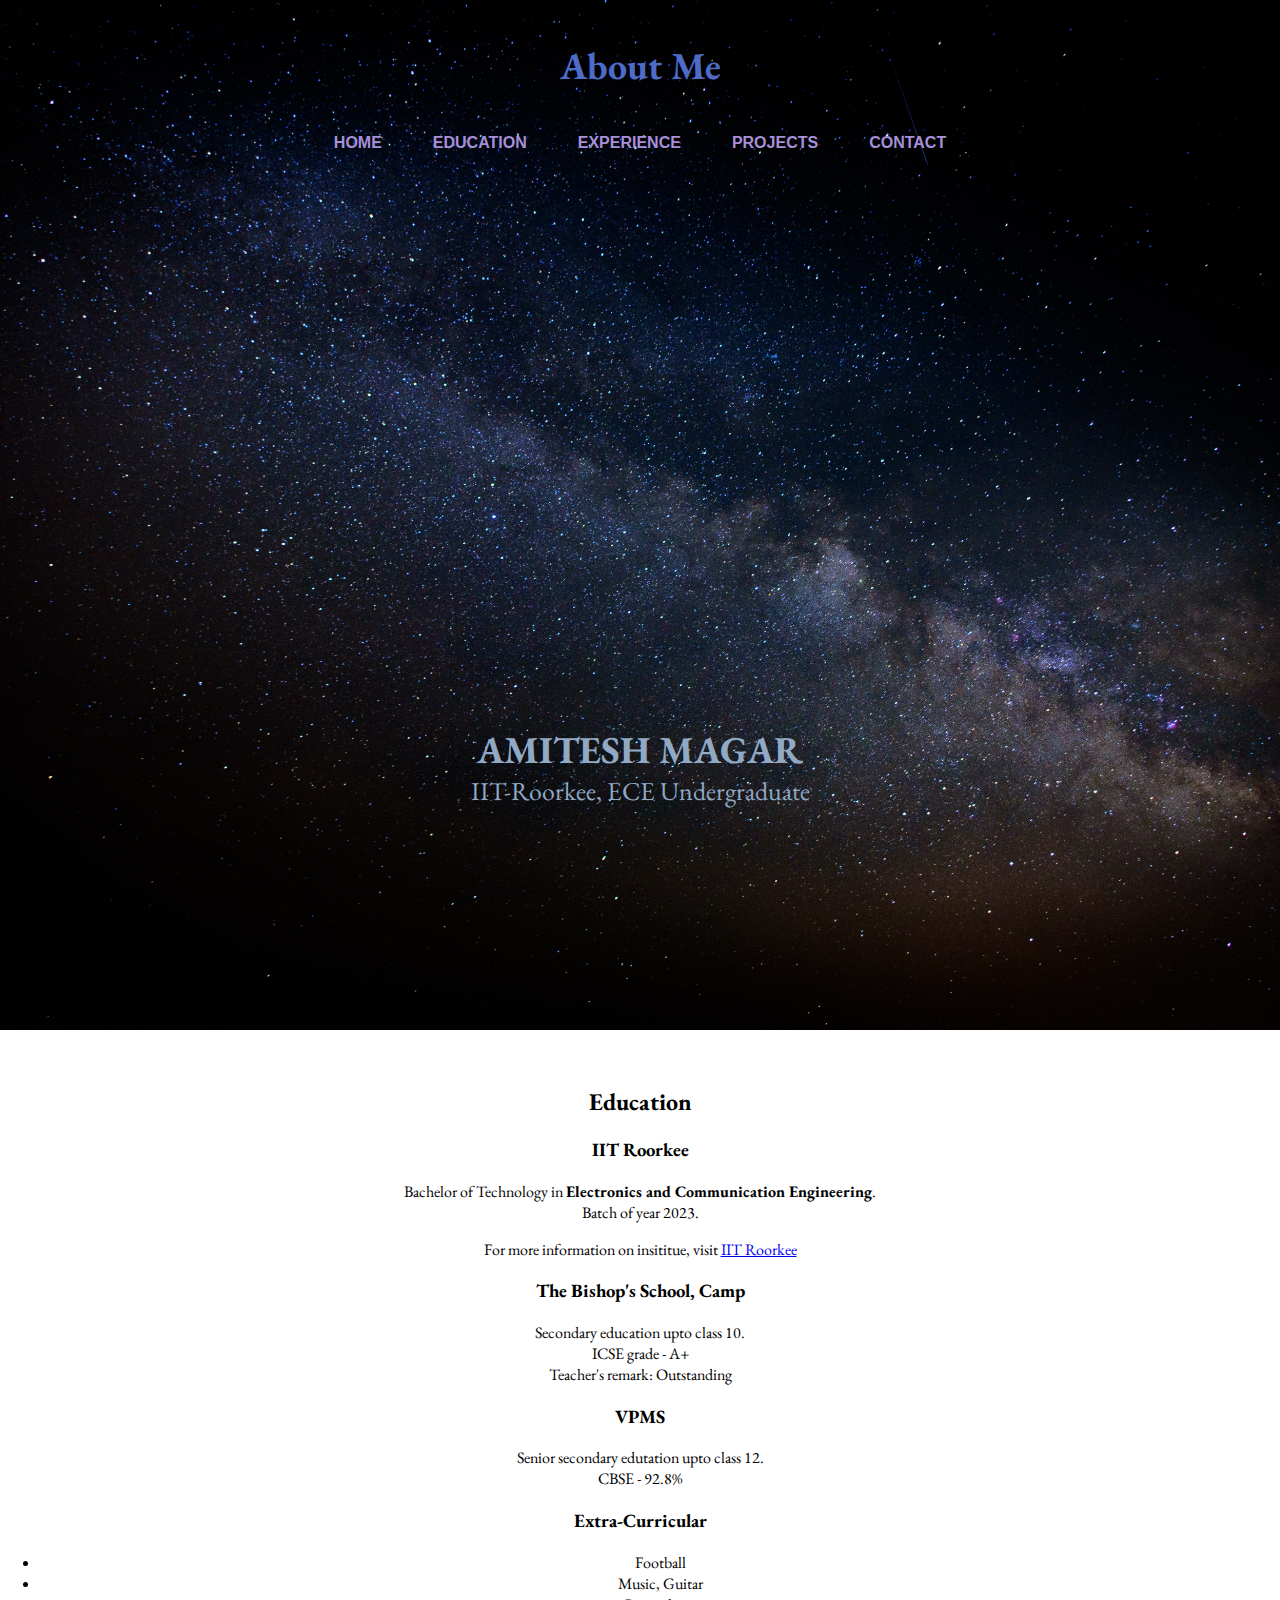
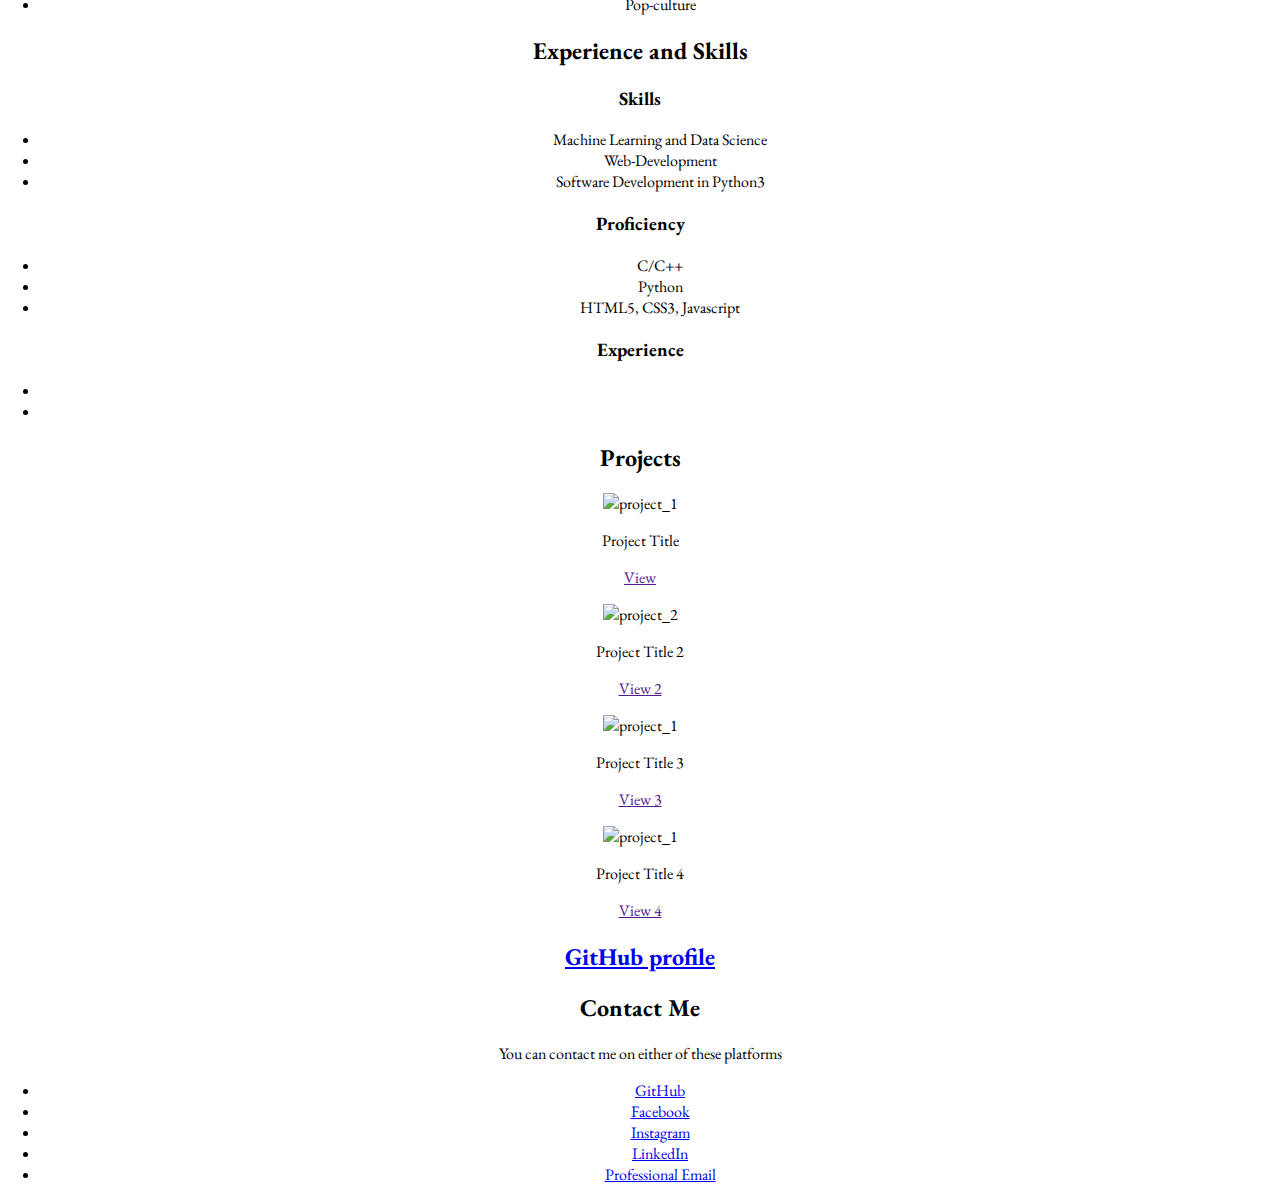
==== index.html @ 78d9ca5a "Basic steps taken. HTML completed, CSS in progress" ====
<!DOCTYPE html>
<html lang="en" dir="ltr">

<head>
    <meta name="veiwport" content="width-device-width, initial-scale=1 shrink-to-fit=no" charset="utf-8">
    <title>Amitesh - About Me</title>
    <link rel="stylesheet" href="css/master.css">
</head>

<body id="Page_Top">
    <!-- header of document-->
    <header>
        <h1 class="header">About Me</h1>
        <nav>
            <ul>
                <li><a href="#Page_Top">Home</a></li>
                <li><a href="#Edu">Education</a></li>
                <li><a href="#Exp">Experience</a></li>
                <li><a href="#Proj">Projects</a> </li>
                <li><a href="#Contact">Contact</a></li>
            </ul>
        </nav>
    </header>
    <!-- Hero area, first visible-->
    <section class="Hero-area">
        <h1 id="name_title">Amitesh Magar <br>
            <span id="subtitle">IIT-Roorkee, ECE Undergraduate</span>
        </h1>
    </section>

    <!-- Education display-->
    <section class="Edu" id="Edu">
        <h2 class="Edu Edu_title">Education</h2>
            <div class="grad">
                <h3 class="edu_sub_head">IIT Roorkee</h3>
                <p>Bachelor of Technology in <strong>Electronics and Communication Engineering</strong>. <br>Batch of year 2023. </p>
                <p>For more information on insititue, visit <a href="https://www.iitr.ac.in/" target="_blank">IIT Roorkee</a></p>
            </div>
            <div class="School">
                <h3 class="edu_sub_head">The Bishop's School, Camp</h3>
                <p>Secondary education upto class 10.<br>ICSE grade - A+<br>Teacher's remark: Outstanding</p>
            </div>
            <div class="SeniorSecondary">
                <h3 class="edu_sub_head">VPMS</h3>
                <p>Senior secondary edutation upto class 12.<br>CBSE - 92.8%</p>
            </div>
            <div class="ExtraCurr">
                <h3 class="edu_sub_head">Extra-Curricular</h3>
                <ul>
                    <li>Football</li>
                    <li>Music, Guitar</li>
                    <li>Pop-culture</li>
                </ul>
            </div>
    </section>

    <!-- Skills and Experience display-->
    <section class="Exp" id="Exp">
        <h2 class="Exp Exp_title">Experience and Skills</h2>
        <div class="Skills_1">
            <h3 class="exp_skills">Skills</h3>
            <ul>
                <li>Machine Learning and Data Science</li>
                <li>Web-Development</li>
                <li>Software Development in Python3</li>
            </ul>
        </div>
        <div class="Skills_2">
            <h3 class="exp_skills">Proficiency</h3>
            <ul>
                <li>C/C++</li>
                <li>Python</li>
                <li>HTML5, CSS3, Javascript</li>
            </ul>
        </div>
        <div class="Skills_3">
            <h3 class="exp_skills">Experience</h3>
            <ul>
                <li></li>
                <li></li>
            </ul>
        </div>
    </section>

    <!--Projects section-->
    <section id="Proj">
        <h2 class="Exp_title Exp">Projects</h2>
        <!-- Project display 1-->
        <figure class="Project_item">
            <img src="" alt="project_1">
            <figcaption class="Project_disc">
                <p>Project Title</p>
                <a href="" class="project_button">View</a>
            </figcaption>
        </figure>
        <!-- Project display 2-->
        <figure class="Project_item">
            <img src="" alt="project_2">
            <figcaption class="Project_disc">
                <p>Project Title 2</p>
                <a href="" class="project_button">View 2</a>
            </figcaption>
        </figure>
        <!-- Project display 3-->
        <figure class="Project_item">
            <img src="" alt="project_1">
            <figcaption class="Project_disc">
                <p>Project Title 3</p>
                <a href="" class="project_button">View 3</a>
            </figcaption>
        </figure>
        <!-- Project display 4-->
        <figure class="Project_item">
            <img src="" alt="project_1">
            <figcaption class="Project_disc">
                <p>Project Title 4</p>
                <a href="" class="project_button">View 4</a>
            </figcaption>
        </figure>

        <h2><a href="https://github.com/AmiteshMagar" target="_blank">GitHub profile</a></h2>
    </section>
    <!--Footer of the page-->
    <footer id="Contact">
        <h2 class="foot_title">Contact Me</h2>
        <div class="footer_text">
            <p>You can contact me on either of these platforms</p>
        </div>
        <div class="foot">
            <ul class="contact_list">
                <li><a href="https://github.com/AmiteshMagar">GitHub</a></li>
                <li> <a href="https://www.facebook.com/AmiteshTheGod111/">Facebook</a></li>
                <li> <a href="https://www.instagram.com/amiteshm25/?hl=en">Instagram</a></li>
                <li> <a href="https://www.linkedin.com/in/amitesh-magar-1a296b1a3/">LinkedIn</a></li>
                <li> <a href="mailto:amitesh.magar@gmail.com">Professional Email</a></li>
            </ul>
        </div>
    </footer>
</body>

</html>
---- css/master.css ----
@import
url('https://fonts.googleapis.com/css?family=Bitter:300,400,700,900');
@import
url('https://fonts.googleapis.com/css?family=EB+Garamond:300,400,700,900');
*{
    box-sizing: border-box;
}

body{
    margin: 0;
    font-family: 'EB Garamond', 'Bitter', 'Helvetica', sans-serif;
    text-align: center;

}
img{
    max-width: 100%;
    height: auto;
}

/*typography-----------------*/

@media (max-width: 850px) {
    #name_title{
        color: #90a9c5;
        font-size: 25px;
    }
    #subtitle{
        display: block;
        font-weight: lighter;
        font-size: 68%;
        text-transform: none;
    }
}

/*header--------------*/
header{
        position: absolute;
        left: 0;
        right: 0;
        margin-top: 1em;
}
header h1{
    font-size: 38px;
    color:  #4e6bc8;
}

nav ul{
    margin: 0;
    padding: 0;
    list-style: none;
}

nav li{
    display: inline-block;
    margin: 1em;
}

nav a{
    font-family: 'Helvetica', 'EB Garamond', sans-serif;
    font-weight: bolder;
    text-decoration: none;
    text-transform: uppercase;
    font-size: 0.85;
    padding: 0.5em;
    color:  #a790d9 ;
}
nav a:visited{color:  #a790d9 }
nav a:hover,
nav a:focus{
    color: white;
}
/*Hero-area --------------------*/
.Hero-area{
    background: url(../img/nathan-anderson-KvgB81s4dF0-unsplash.jpg);
    background-size: cover;
    background-position: center;
    padding-top: 25em;
    padding-bottom: 7em;
    margin-bottom: 2em;
    color: #90a9c5;
    font-size: 175%;
    text-transform: uppercase;
}

#name_title{
    color: #90a9c5;
    font-size: 38px;
}

#subtitle{
    display: block;
    font-weight: lighter;
    font-size: 68%;
    text-transform: none;
}
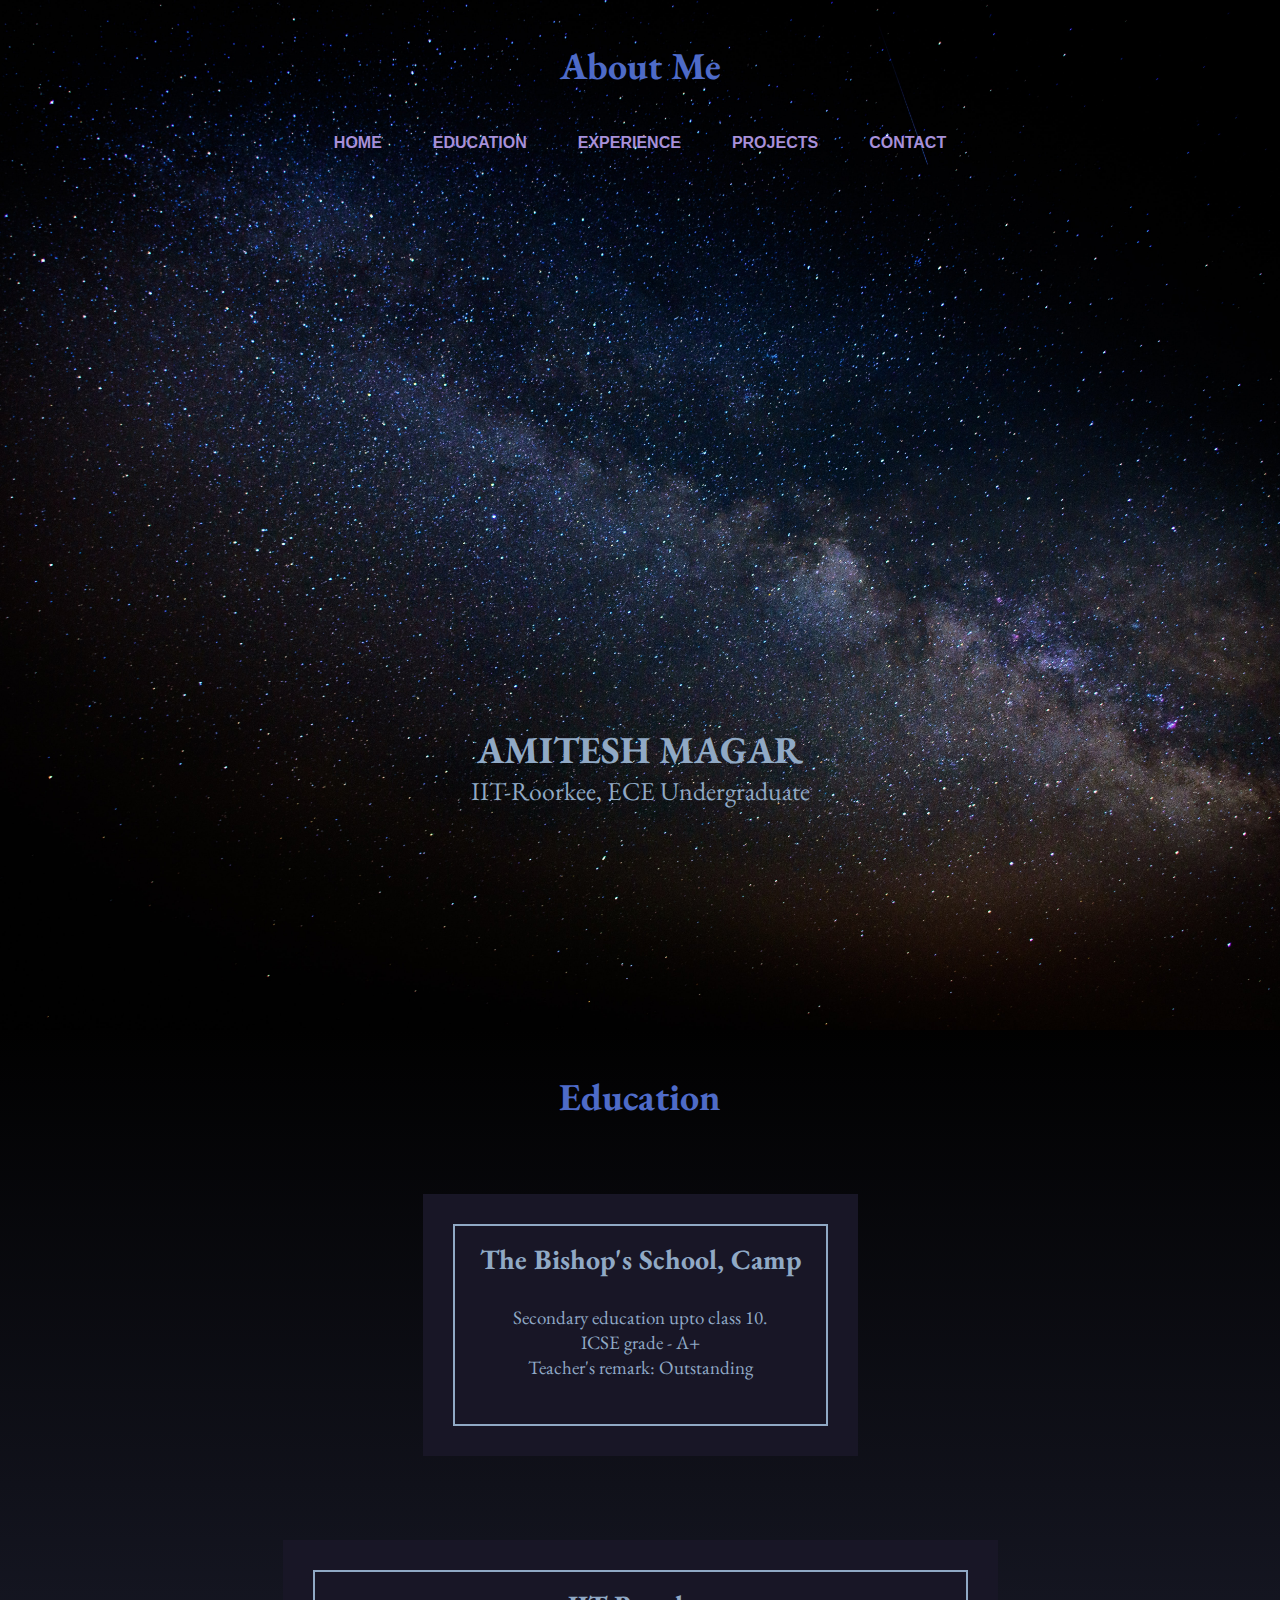
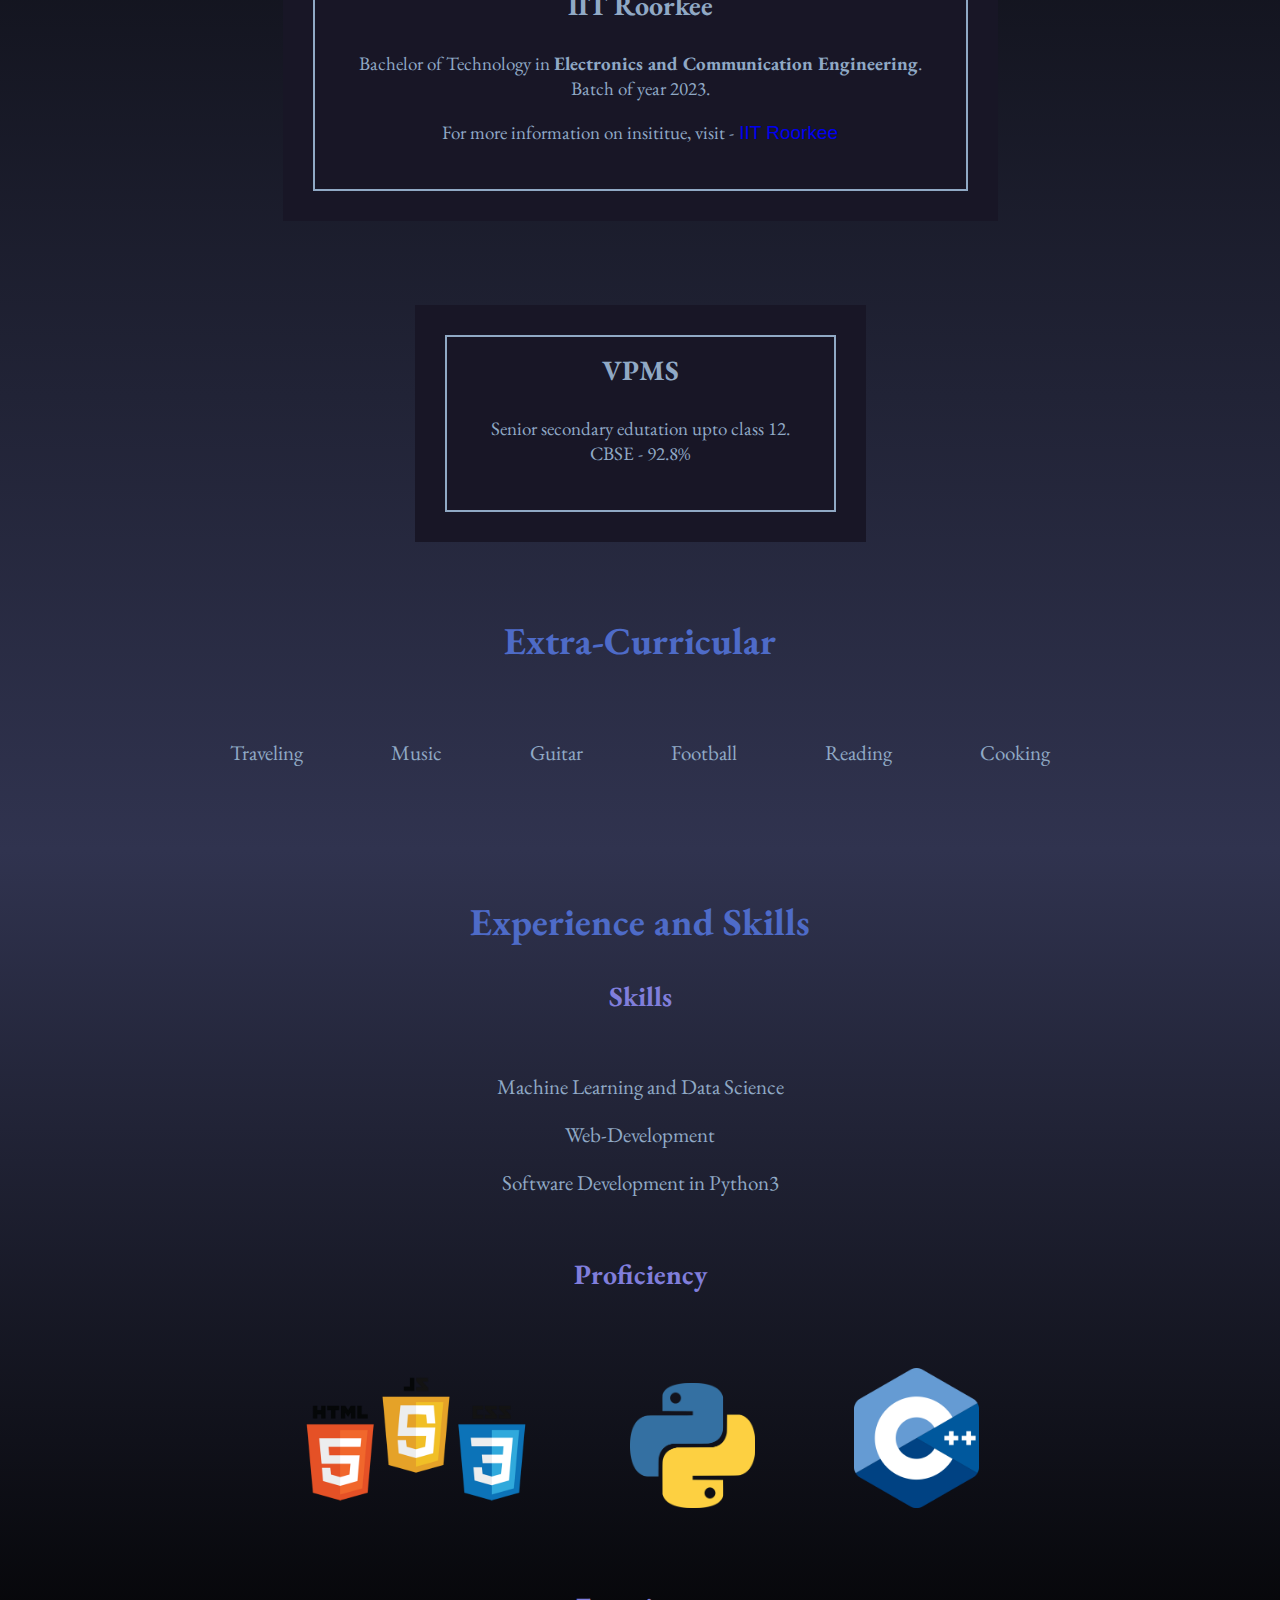
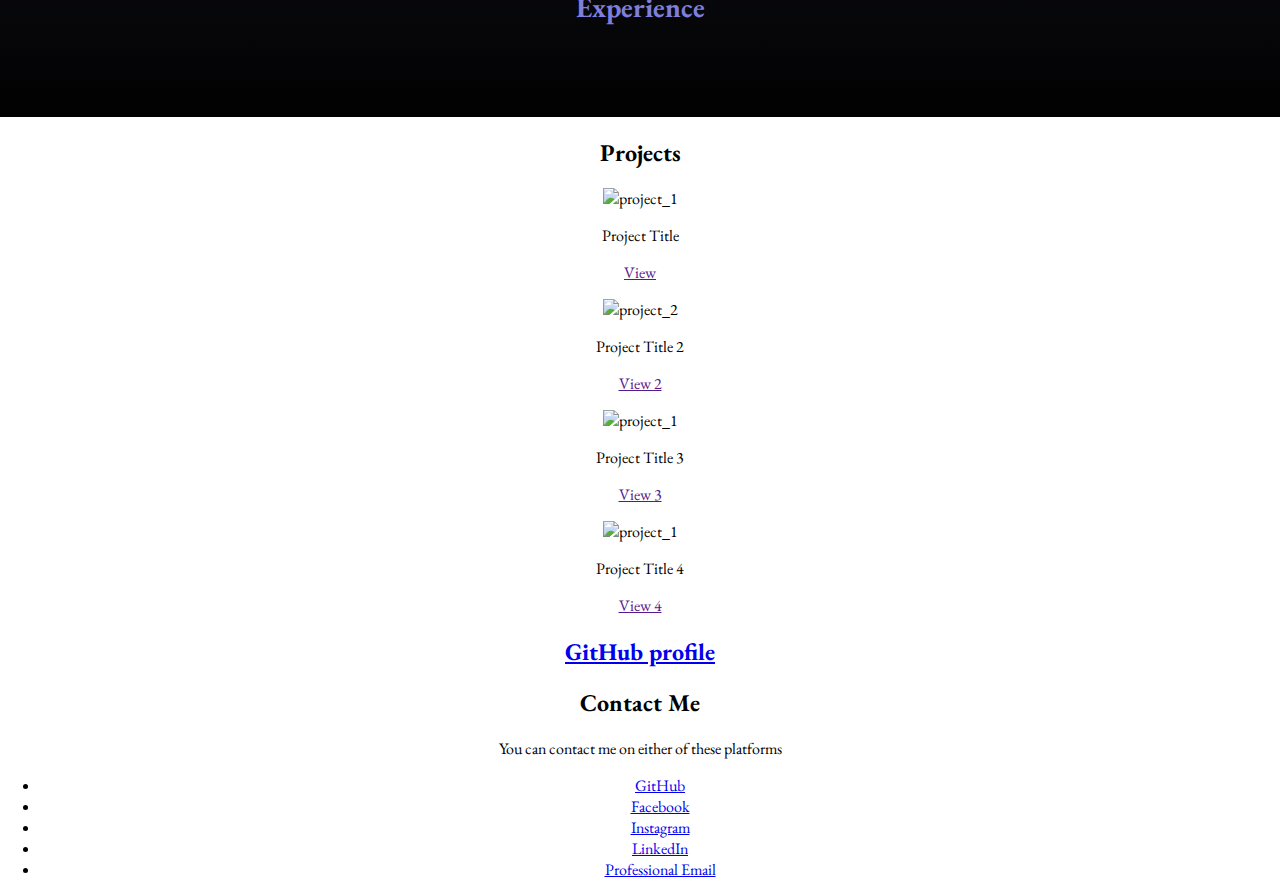
==== commit 78867882: "two more sections completed in CSS" ====
--- a/index.html
+++ b/index.html
@@ -30,28 +30,41 @@
 
     <!-- Education display-->
     <section class="Edu" id="Edu">
-        <h2 class="Edu Edu_title">Education</h2>
-            <div class="grad">
-                <h3 class="edu_sub_head">IIT Roorkee</h3>
-                <p>Bachelor of Technology in <strong>Electronics and Communication Engineering</strong>. <br>Batch of year 2023. </p>
-                <p>For more information on insititue, visit <a href="https://www.iitr.ac.in/" target="_blank">IIT Roorkee</a></p>
-            </div>
-            <div class="School">
-                <h3 class="edu_sub_head">The Bishop's School, Camp</h3>
-                <p>Secondary education upto class 10.<br>ICSE grade - A+<br>Teacher's remark: Outstanding</p>
-            </div>
-            <div class="SeniorSecondary">
-                <h3 class="edu_sub_head">VPMS</h3>
-                <p>Senior secondary edutation upto class 12.<br>CBSE - 92.8%</p>
-            </div>
-            <div class="ExtraCurr">
-                <h3 class="edu_sub_head">Extra-Curricular</h3>
-                <ul>
-                    <li>Football</li>
-                    <li>Music, Guitar</li>
-                    <li>Pop-culture</li>
-                </ul>
-            </div>
+        <h2 id="Edu_title">Education</h2>
+        <ul>
+            <li>
+                <div class="School">
+                    <h3 class="edu_sub_head">The Bishop's School, Camp</h3>
+                    <p>Secondary education upto class 10.<br>ICSE grade - A+<br>Teacher's remark: Outstanding</p>
+                </div>
+            </li>
+            <li>
+                <div class="grad">
+                    <div id="iitrHead">
+                    <h3 class="edu_sub_head">IIT Roorkee</h3>
+                </div>
+                    <p>Bachelor of Technology in <strong>Electronics and Communication Engineering</strong>. <br>Batch of year 2023. </p>
+                    <p>For more information on insititue, visit -<a href="https://www.iitr.ac.in/" target="_blank"> IIT Roorkee</a></p>
+                </div>
+            </li>
+            <li>
+                <div class="SeniorSecondary">
+                    <h3 class="edu_sub_head">VPMS</h3>
+                    <p>Senior secondary edutation upto class 12.<br>CBSE - 92.8%</p>
+                </div>
+            </li>
+        </ul>
+        <div class="ExtraCurr">
+            <h2 id="Ex_title">Extra-Curricular</h2>
+            <ul>
+                <li>Traveling</li>
+                <li>Music</li>
+                <li>Guitar</li>
+                <li>Football</li>
+                <li>Reading</li>
+                <li>Cooking</li>
+            </ul>
+        </div>
     </section>
 
     <!-- Skills and Experience display-->
@@ -68,9 +81,9 @@
         <div class="Skills_2">
             <h3 class="exp_skills">Proficiency</h3>
             <ul>
-                <li>C/C++</li>
-                <li>Python</li>
-                <li>HTML5, CSS3, Javascript</li>
+                <li><img src="img/b5ca36317a8735169463da56f520f4eb.png" alt="HTML5 CSS3 JS" width="230px"></li>
+                <li> <img src="img/Python-PNG-File.png" alt="Python3" width="125px"></li>
+                <li> <img src="img/306px-ISO_C++_Logo.svg.png" alt="C++" width="125px"> </li>
             </ul>
         </div>
         <div class="Skills_3">
--- a/css/master.css
+++ b/css/master.css
@@ -76,7 +76,7 @@
     background-position: center;
     padding-top: 25em;
     padding-bottom: 7em;
-    margin-bottom: 2em;
+    margin-bottom: 0;
     color: #90a9c5;
     font-size: 175%;
     text-transform: uppercase;
@@ -93,3 +93,149 @@
     font-size: 68%;
     text-transform: none;
 }
+
+/**Education area----------------*/
+
+.Edu{
+    background: linear-gradient( #010101, #30334f);
+    margin: 0;
+    padding-top: 0.5em;
+    border-top-style: solid;
+    border-top: #32271d;
+    border-bottom-style: none;
+    border-left-style: none;
+    border-right-style: none;
+    border-width: thick;
+    color: #90a9c5;
+    padding-bottom: 2em;
+    font-size: 21px
+}
+.Edu ul{
+    list-style-type: none;
+    margin: 0;
+    padding: 0;
+}
+
+.Edu li{
+    display: inline-block;
+    padding: 2em;
+}
+
+#Edu_title{
+    color: #4e6bc8;
+    font-size: 38px;
+    position: relative;
+}
+
+.grad{
+    background-color: #181626;
+    border: 2px;
+    outline: 2px solid;
+    outline-offset: -2rem;
+    padding: 1em 3em 3em 3em;
+    font-size: 19px;
+}
+
+.grad p{
+    padding-left: 1em;
+    padding-right: 1em;
+}
+.grad a{
+    text-decoration: none;
+    font-family: "Helvetica", sans-serif;
+}
+.grad a:visited{
+    color:#90a9c5;
+}
+.grad a:hover,
+.grad a:focus{
+    color: white;
+}
+
+.SeniorSecondary{
+    background-color: #181626;
+    outline: 2px solid;
+    outline-offset: -2rem;
+    padding: 1em 3em 3em 3em;
+    font-size: 19px;
+}
+.SeniorSecondary p{
+    padding-left: 1em;
+    padding-right: 1em;
+}
+.School{
+    background-color: #181626;
+    outline: 2px solid;
+    outline-offset: -2rem;
+    padding: 1em 3em 3em 3em;
+    font-size: 19px;
+}
+.School p{
+    padding-left: 1em;
+    padding-right: 1em;
+}
+
+.edu_sub_head{
+    font-size: 28px;
+}
+
+#Ex_title{
+    color: #4e6bc8;
+    font-size: 38px;
+    position: relative;
+}
+
+
+/*Experience and skills section*/
+
+#Exp{
+    background: linear-gradient( #30334f, #010101);
+    background-size: cover;
+    padding: 1em 2em 2em 2em;
+    color: #90a9c5;
+}
+
+.Exp h2{
+    font-size: 38px;
+    color: #4e6bc8;
+}
+.Skills_1{
+    font-size: 21px;
+}
+
+.Skills_1 ul{
+    list-style: none;
+    margin: 0;
+    padding: 1em;
+}
+.Skills_1 li{
+    padding: 0.5em;
+}
+
+.Skills_2 ul{
+    list-style: none;
+    padding: 0;
+    margin: 0;
+}
+.Skills_2 li{
+    display: inline-block;
+    padding: 3em;
+}
+
+.Exp h3{
+    font-size: 28px;
+    font
+}
+
+.exp_skills{
+    color: #807edb;
+}
+
+.Skills_3 ul{
+    list-style: none;
+    margin: 0;
+    padding: 0;
+}
+.Skills_3 li{
+    padding: 0.5em;
+}
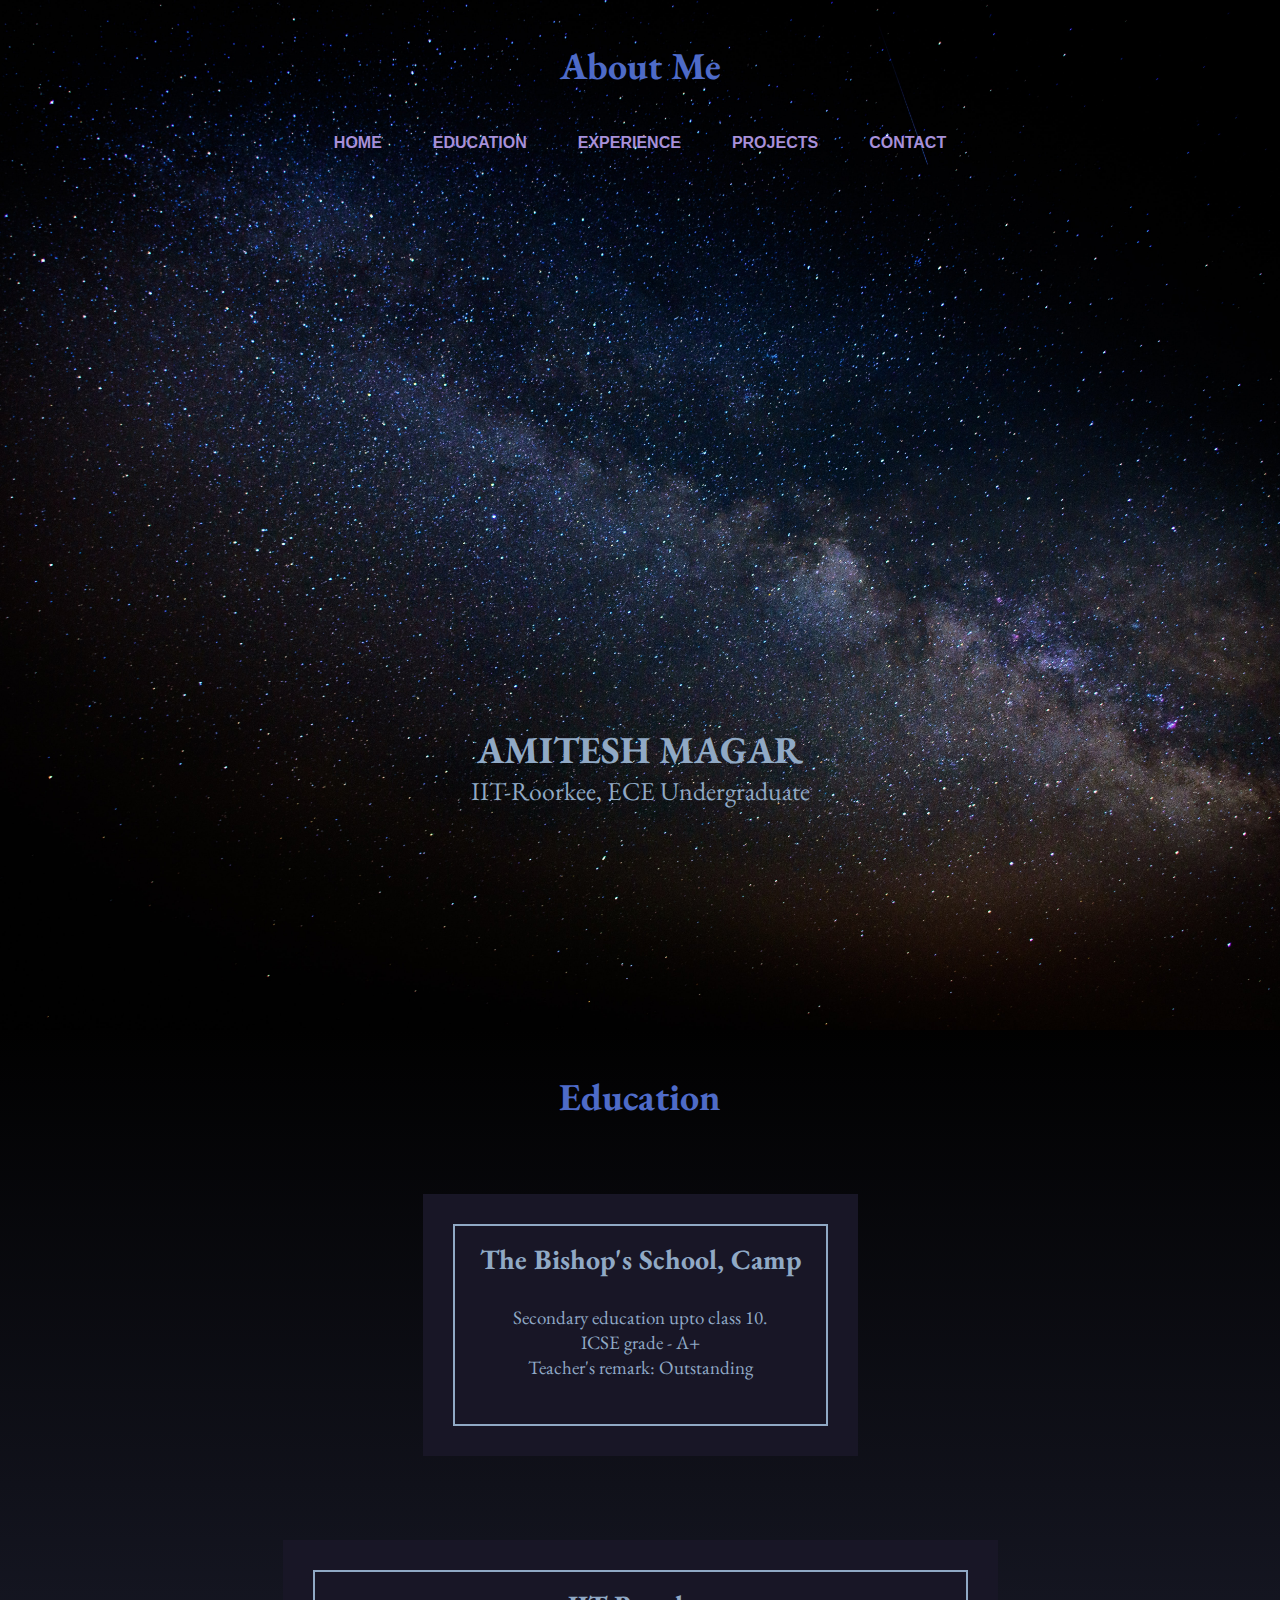
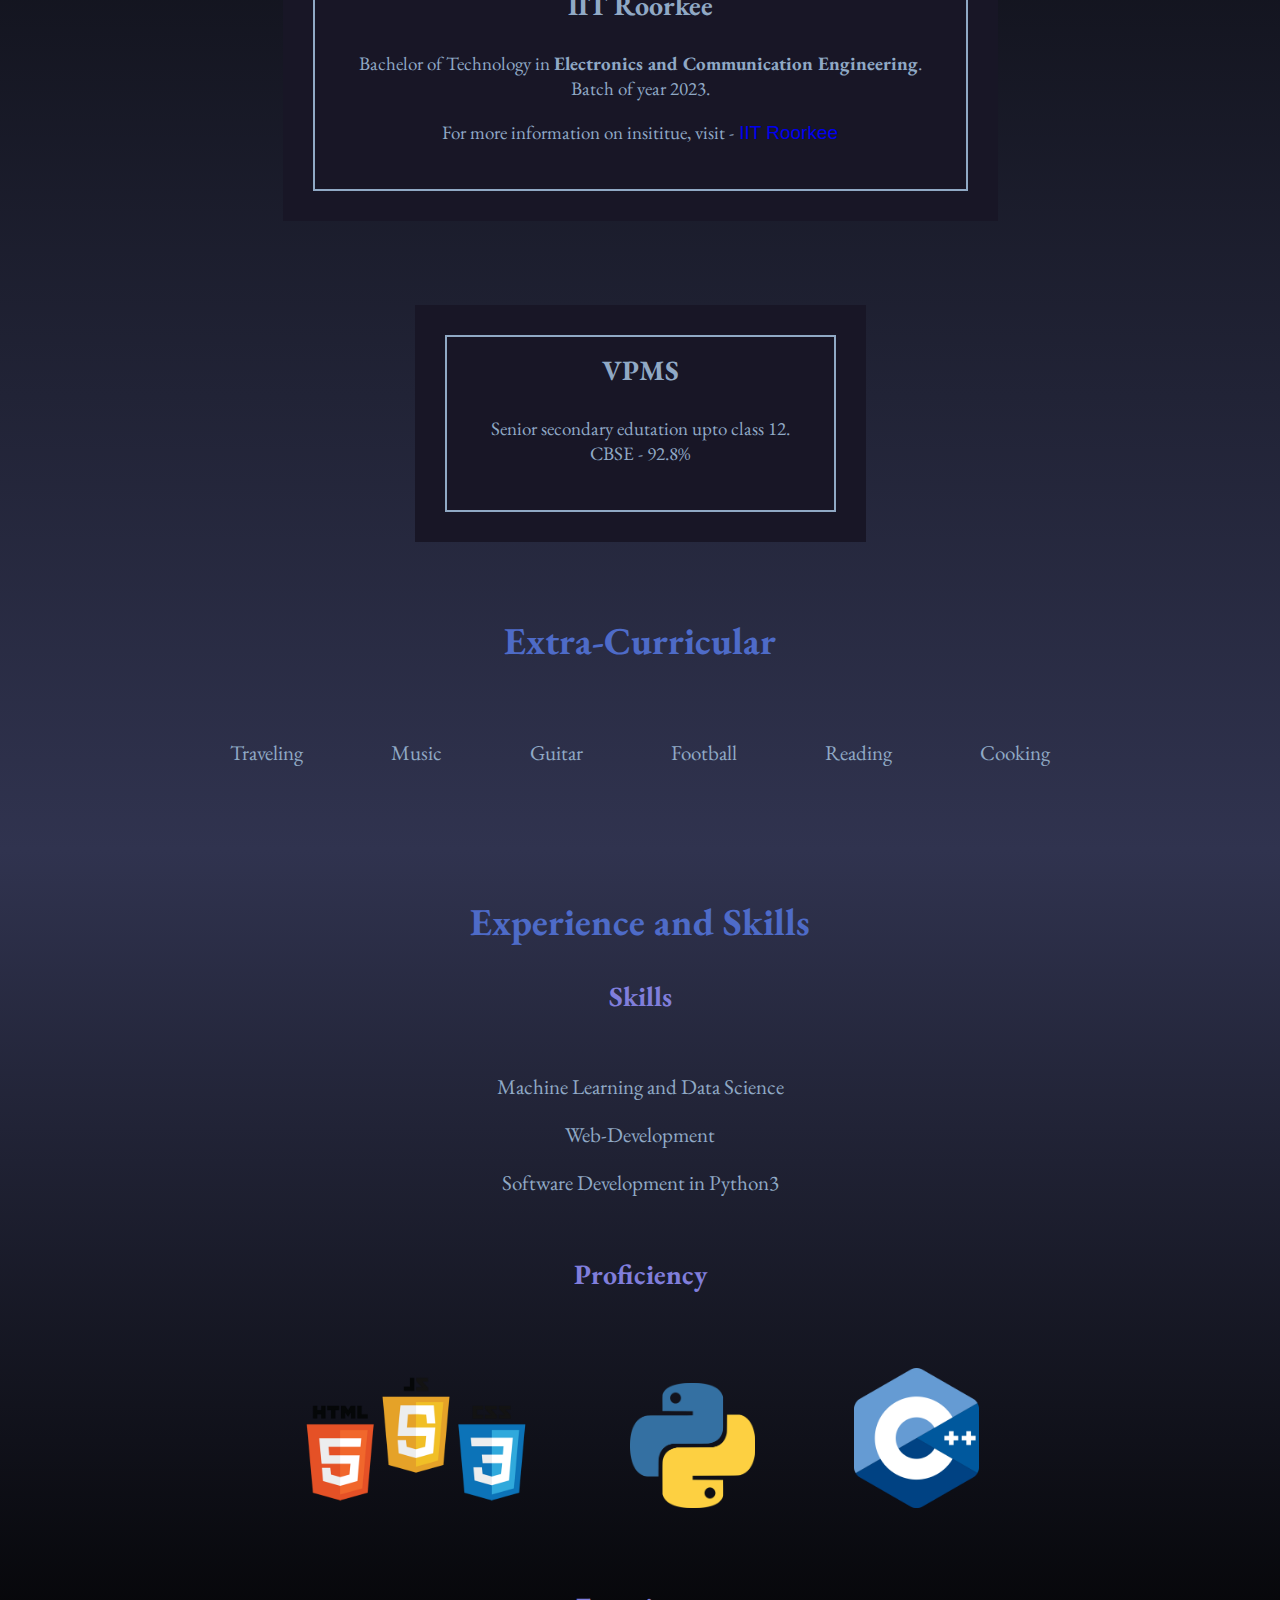
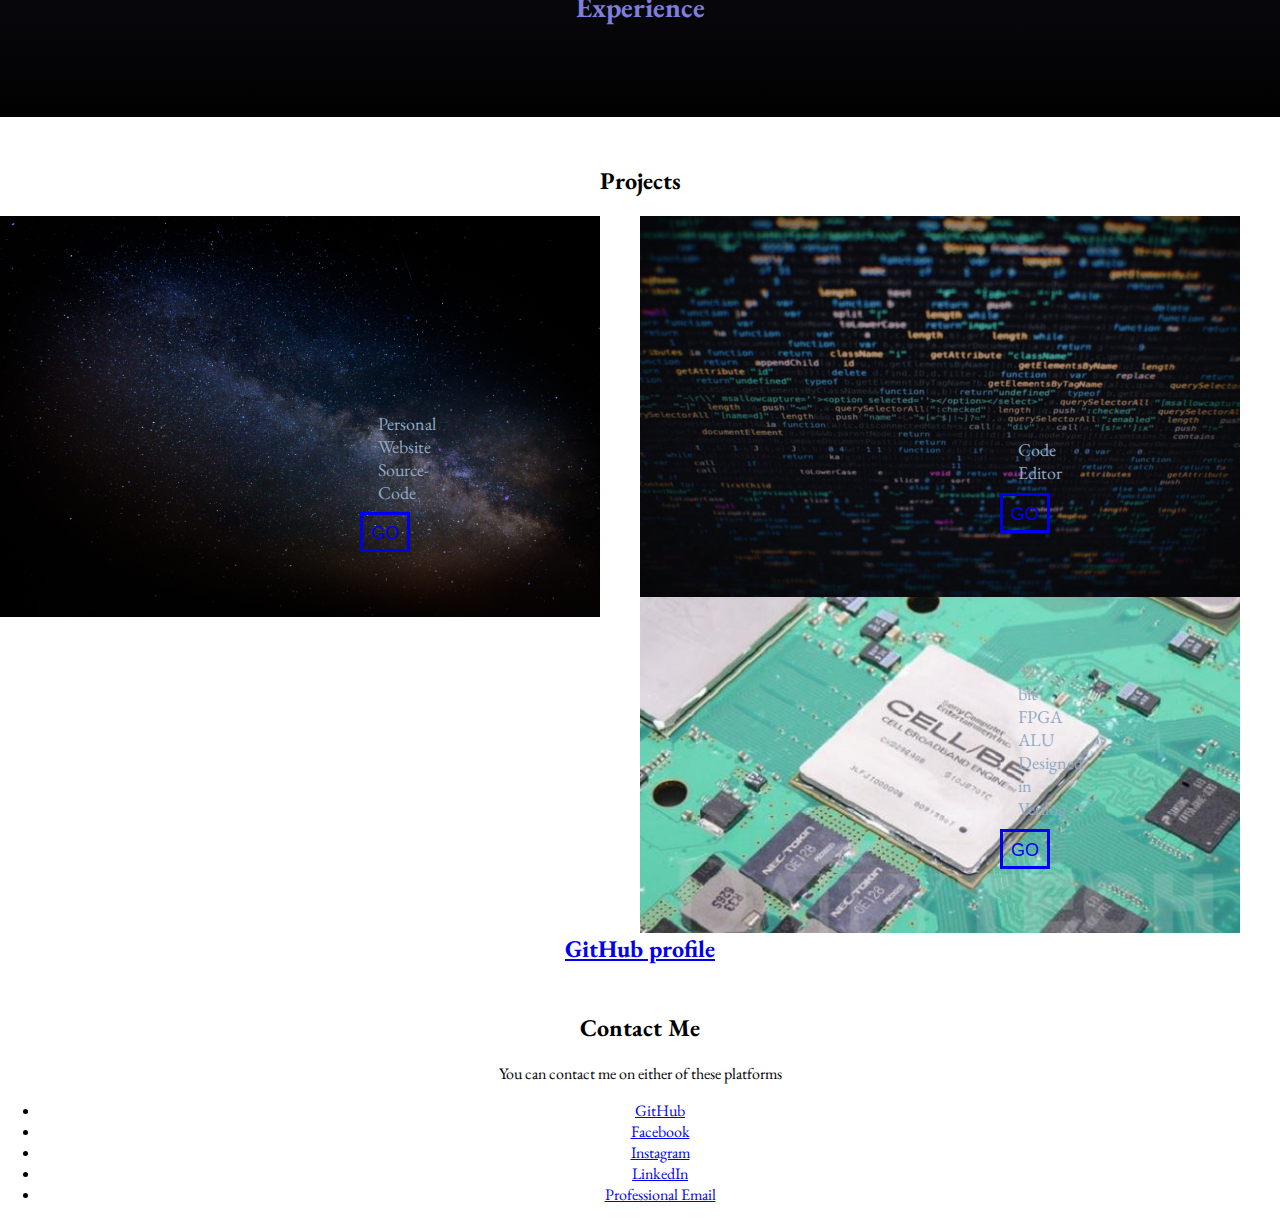
==== commit 0e2b145c: "project section modifications" ====
--- a/index.html
+++ b/index.html
@@ -100,21 +100,21 @@
         <h2 class="Exp_title Exp">Projects</h2>
         <!-- Project display 1-->
         <figure class="Project_item">
-            <img src="" alt="project_1">
+            <img src="img/nathan-anderson-KvgB81s4dF0-unsplash.jpg" alt="Personal Website Source-Code" width="600px">
             <figcaption class="Project_disc">
-                <p>Project Title</p>
-                <a href="" class="project_button">View</a>
+                <p>Personal Website Source-Code</p>
+                <a href="https://github.com/AmiteshMagar/PersonalWebsite" class="project_button" target="_blank">GO</a>
             </figcaption>
         </figure>
         <!-- Project display 2-->
         <figure class="Project_item">
-            <img src="" alt="project_2">
+            <img src="img/prg_bg.jpg" alt="Code Editor " width="600px">
             <figcaption class="Project_disc">
-                <p>Project Title 2</p>
-                <a href="" class="project_button">View 2</a>
+                <p>Code Editor</p>
+                <a href="https://github.com/AmiteshMagar/SimpleTextEditor" class="project_button" target="_blank">GO</a>
             </figcaption>
         </figure>
-        <!-- Project display 3-->
+        <!-- Project display 3
         <figure class="Project_item">
             <img src="" alt="project_1">
             <figcaption class="Project_disc">
@@ -122,12 +122,13 @@
                 <a href="" class="project_button">View 3</a>
             </figcaption>
         </figure>
+    -->
         <!-- Project display 4-->
         <figure class="Project_item">
-            <img src="" alt="project_1">
+            <img src="img/69167_67_guerrilla-dev-ps3s-cell-cpu-far-faster-todays-intel-cpus.jpg" alt="32-Bit FPGA ALU" width="600px">
             <figcaption class="Project_disc">
-                <p>Project Title 4</p>
-                <a href="" class="project_button">View 4</a>
+                <p>32-bit FPGA ALU Designed in Verilog</p>
+                <a href="https://github.com/rochakjain361/IEEE_ALU_ECN-104" class="project_button">GO</a>
             </figcaption>
         </figure>
 
--- a/css/master.css
+++ b/css/master.css
@@ -239,3 +239,66 @@
 .Skills_3 li{
     padding: 0.5em;
 }
+
+/*Project section------------*/
+
+.project_button{
+    border: solid;
+    padding: 0.45em;
+    padding-bottom: 0.3em;
+    text-decoration: none;
+    font-family: "Helvetica", sans-serif;
+}
+.project_button:visited{
+    color:#90a9c5;
+}
+.project_button:hover,
+.project_button:focus{
+    color: white;
+}
+
+#Proj{
+    margin: 3em 0;
+}
+
+.Project_item{
+    margin: 0;
+    position: relative;
+}
+.Project_item img{
+    display: block;
+    align: center;
+}
+.Project_disc{
+    position:absolute;
+    z-index: 100;
+    bottom: 2em;
+    left: 20em;
+    right: 20em;
+    padding-bottom: 2em;
+    background-color: rgba(0,0,0,0.75);
+    color: #90a9c5;
+    font-size: 18px;
+}
+.Project_disc p{
+    margin: 1em;
+}
+
+@media (min-width: 700px) {
+    .Project_item{
+        width: 50%;
+        float: left;
+    }
+}
+@media (min-width: 1440px) {
+    .Project_item{
+        width: 33%;
+        overflow: hidden;
+    }
+    .Project_disc{
+        transform: translateY(150%);
+    }
+    .Project_item:hover .Project_disc{
+        transform: translate(0%);
+    }
+}
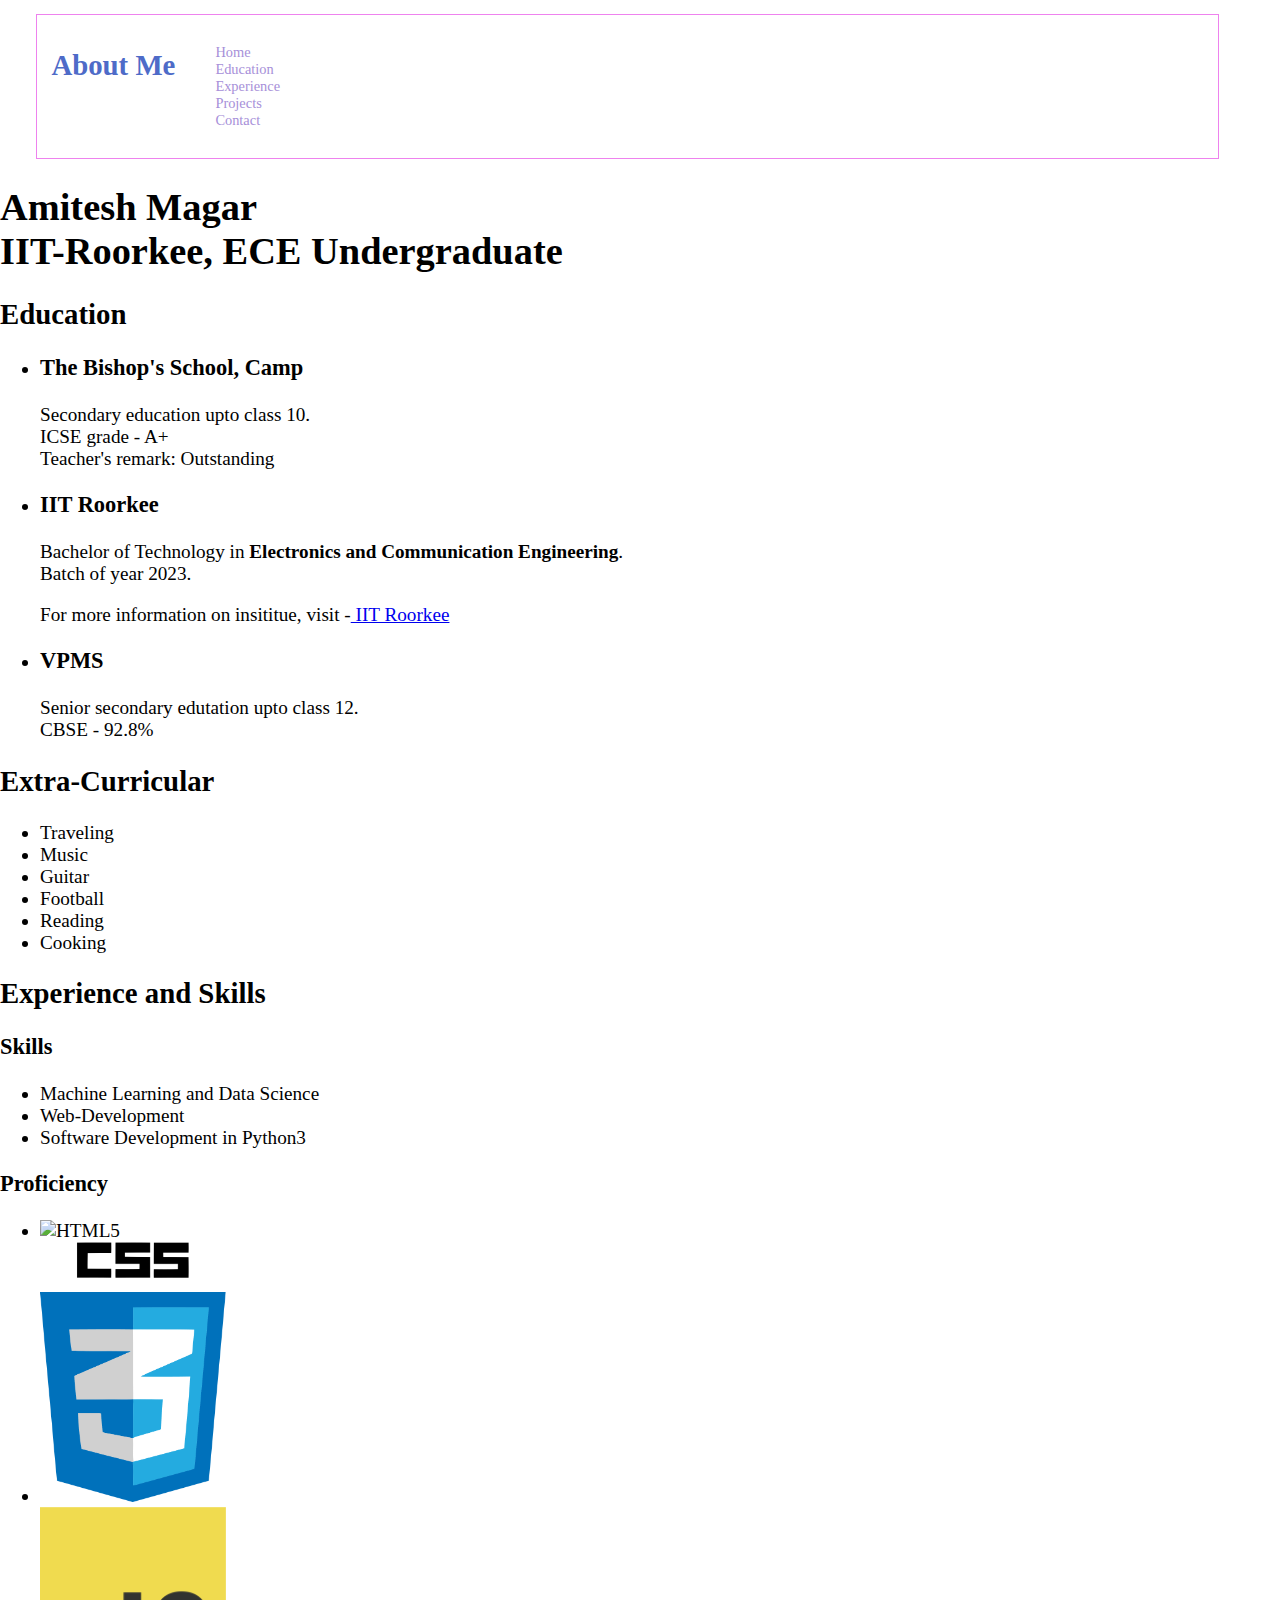
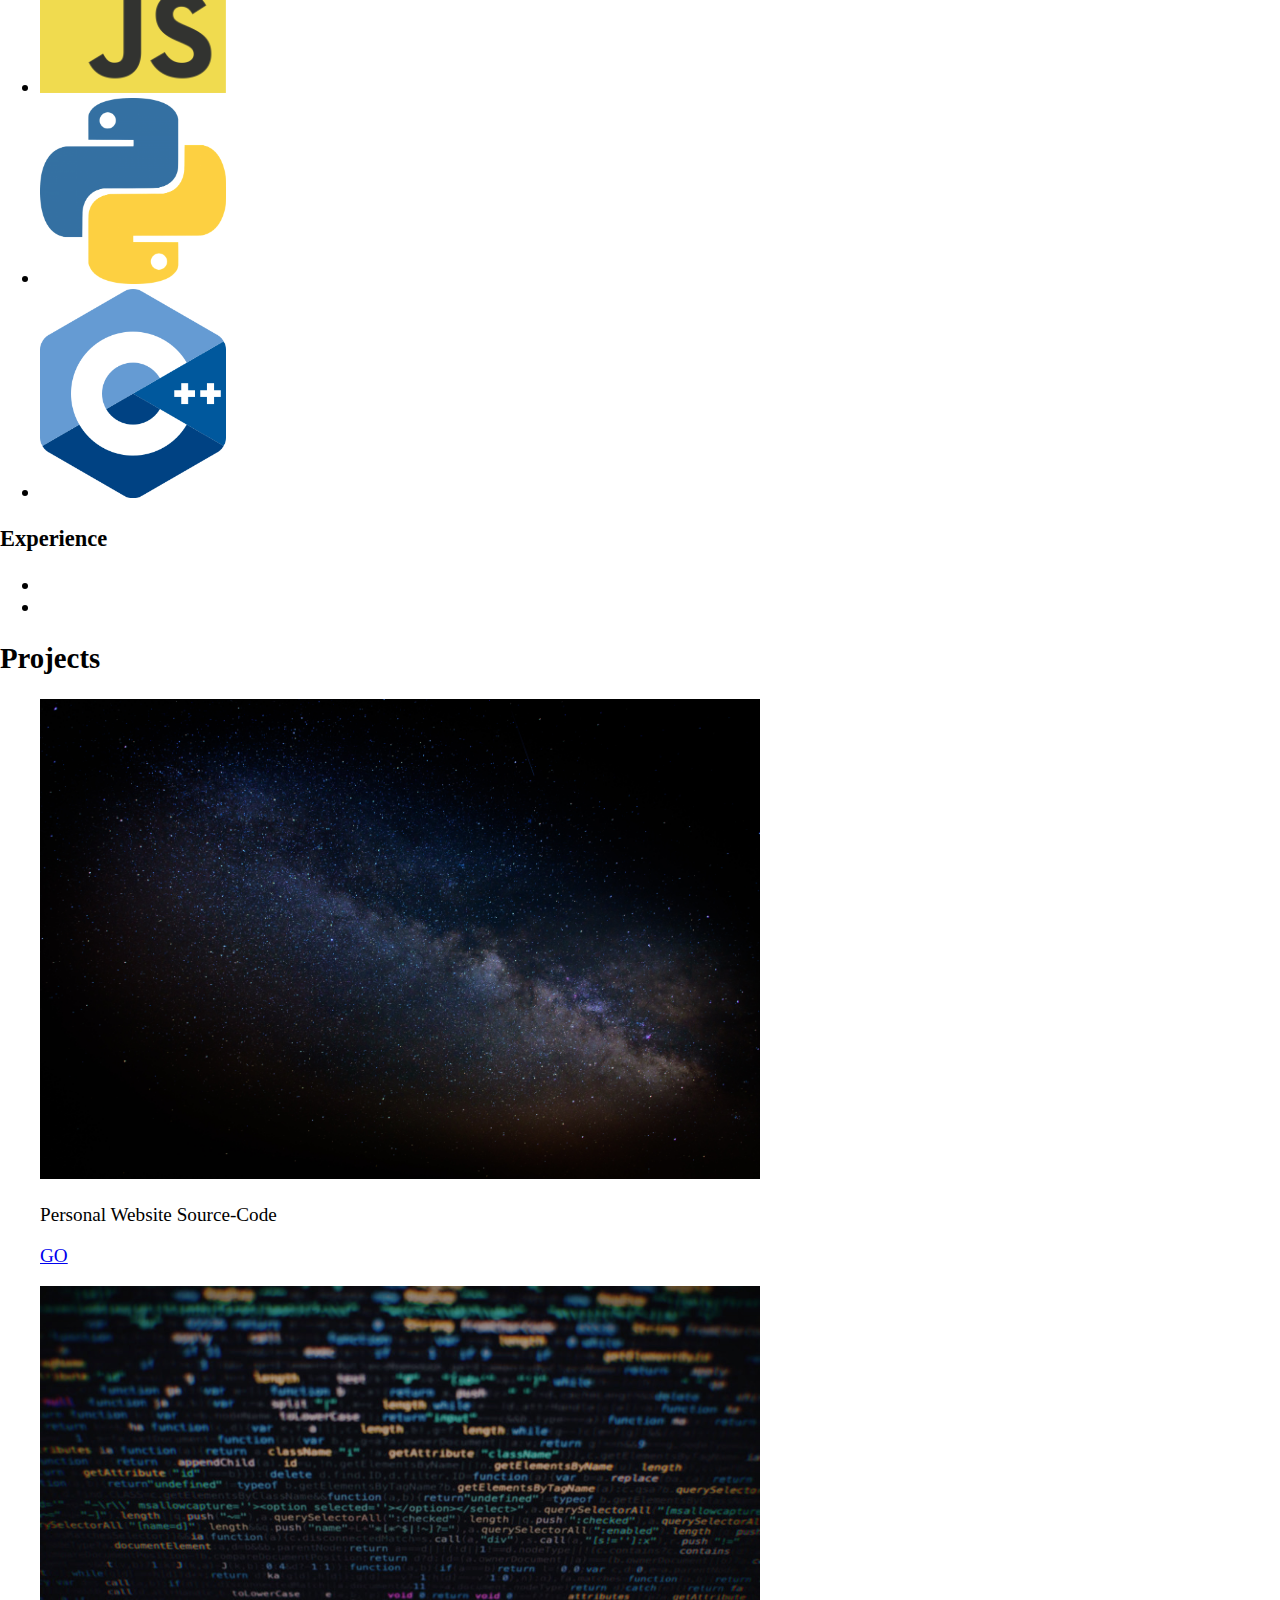
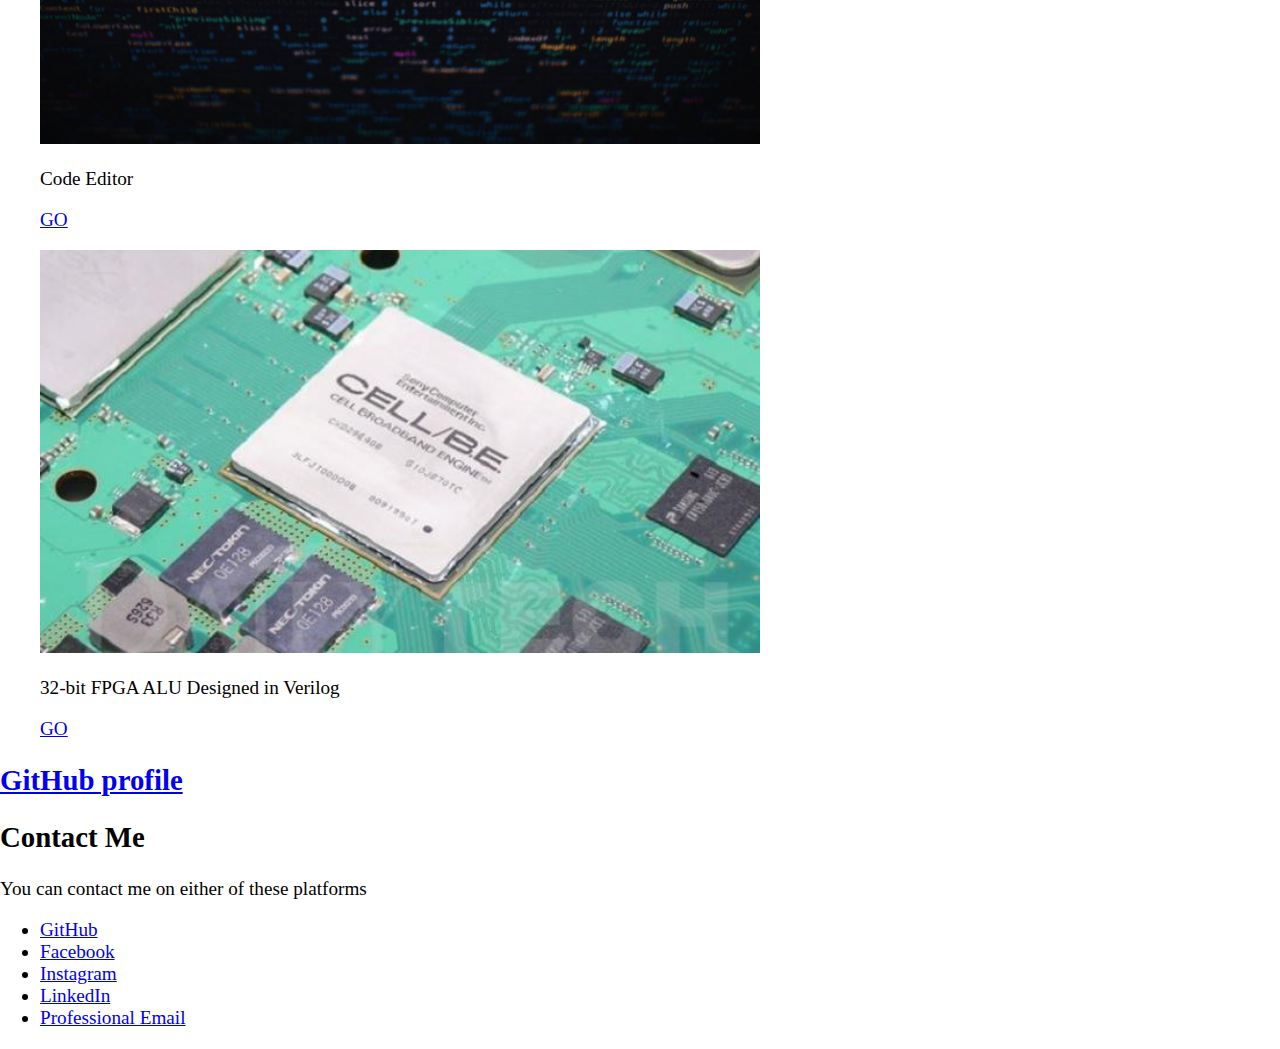
==== commit bb04054b: "desktop veiw built, media queries to be added." ====
--- a/index.html
+++ b/index.html
@@ -10,7 +10,7 @@
 <body id="Page_Top">
     <!-- header of document-->
     <header>
-        <h1 class="header">About Me</h1>
+        <h1 class="nav nav-title">About Me</h1>
         <nav>
             <ul>
                 <li><a href="#Page_Top">Home</a></li>
@@ -81,9 +81,11 @@
         <div class="Skills_2">
             <h3 class="exp_skills">Proficiency</h3>
             <ul>
-                <li><img src="img/b5ca36317a8735169463da56f520f4eb.png" alt="HTML5 CSS3 JS" width="230px"></li>
-                <li> <img src="img/Python-PNG-File.png" alt="Python3" width="125px"></li>
-                <li> <img src="img/306px-ISO_C++_Logo.svg.png" alt="C++" width="125px"> </li>
+                <li><img src="img/HTML5_logo_256.png" alt="HTML5"></li>
+                <li> <img src="img/CSS3_logo_and_wordmark.svg.png" alt="css3"> </li>
+                <li> <img src="img/768px-JavaScript-logo.png" alt="JavaScript"> </li>
+                <li> <img src="img/Python-PNG-File.png" alt="Python3"></li>
+                <li> <img src="img/306px-ISO_C++_Logo.svg.png" alt="C++"> </li>
             </ul>
         </div>
         <div class="Skills_3">
@@ -100,7 +102,7 @@
         <h2 class="Exp_title Exp">Projects</h2>
         <!-- Project display 1-->
         <figure class="Project_item">
-            <img src="img/nathan-anderson-KvgB81s4dF0-unsplash.jpg" alt="Personal Website Source-Code" width="600px">
+            <img src="img/nathan-anderson-KvgB81s4dF0-unsplash.jpg" alt="Personal Website Source-Code">
             <figcaption class="Project_disc">
                 <p>Personal Website Source-Code</p>
                 <a href="https://github.com/AmiteshMagar/PersonalWebsite" class="project_button" target="_blank">GO</a>
@@ -108,7 +110,7 @@
         </figure>
         <!-- Project display 2-->
         <figure class="Project_item">
-            <img src="img/prg_bg.jpg" alt="Code Editor " width="600px">
+            <img src="img/prg_bg.jpg" alt="Code Editor ">
             <figcaption class="Project_disc">
                 <p>Code Editor</p>
                 <a href="https://github.com/AmiteshMagar/SimpleTextEditor" class="project_button" target="_blank">GO</a>
@@ -125,7 +127,7 @@
     -->
         <!-- Project display 4-->
         <figure class="Project_item">
-            <img src="img/69167_67_guerrilla-dev-ps3s-cell-cpu-far-faster-todays-intel-cpus.jpg" alt="32-Bit FPGA ALU" width="600px">
+            <img src="img/69167_67_guerrilla-dev-ps3s-cell-cpu-far-faster-todays-intel-cpus.jpg" alt="32-Bit FPGA ALU">
             <figcaption class="Project_disc">
                 <p>32-bit FPGA ALU Designed in Verilog</p>
                 <a href="https://github.com/rochakjain361/IEEE_ALU_ECN-104" class="project_button">GO</a>
--- a/css/master.css
+++ b/css/master.css
@@ -1,304 +1,60 @@
 @import
-url('https://fonts.googleapis.com/css?family=Bitter:300,400,700,900');
+url('https://fonts.googleapis.com/css?family=Raleway:300,400,700,900');
+@import
+url('https://fonts.googleapis.com/css?family=Helvetica+Neue:300,400,700,900');
 @import
 url('https://fonts.googleapis.com/css?family=EB+Garamond:300,400,700,900');
-*{
-    box-sizing: border-box;
+
+/*
+colors
+perfect blue: #4e6bc8
+light blue: #90a9c5
+light purple: #a790d9
+gradient black: #010101
+gradient purple: #30334f
+display box project bg: rgba(0,0,0,0.75)
+
+*/
+
+body{
+    font-size: 1.2rem;
+    font-family: "Helvetica Neue";
+    margin: 0;
 }
 
-body{
-    margin: 0;
-    font-family: 'EB Garamond', 'Bitter', 'Helvetica', sans-serif;
-    text-align: center;
+body img{
+    width: 60%;
+}
+
+ul img{
+    width: 15%;
+}
+
+/* header and nav section */
+
+
+header{
+    display: flex;
+    font-size: 0.9rem;
+    width: 90%;
+    margin: 1em 2.5em;
+    border: 1px solid violet;
+    padding: 1em;
+}
+.nav-title{
+    color: #4e6bc8;
+}
+nav ul{
+    list-style: none;
+    display: flex;
+    flex-direction: column;
+    justify-content: space-around;
+}
+nav a{
+    text-decoration: none;
+    color: #a790d9;
+}
+nav li{
+
 
 }
-img{
-    max-width: 100%;
-    height: auto;
-}
-
-/*typography-----------------*/
-
-@media (max-width: 850px) {
-    #name_title{
-        color: #90a9c5;
-        font-size: 25px;
-    }
-    #subtitle{
-        display: block;
-        font-weight: lighter;
-        font-size: 68%;
-        text-transform: none;
-    }
-}
-
-/*header--------------*/
-header{
-        position: absolute;
-        left: 0;
-        right: 0;
-        margin-top: 1em;
-}
-header h1{
-    font-size: 38px;
-    color:  #4e6bc8;
-}
-
-nav ul{
-    margin: 0;
-    padding: 0;
-    list-style: none;
-}
-
-nav li{
-    display: inline-block;
-    margin: 1em;
-}
-
-nav a{
-    font-family: 'Helvetica', 'EB Garamond', sans-serif;
-    font-weight: bolder;
-    text-decoration: none;
-    text-transform: uppercase;
-    font-size: 0.85;
-    padding: 0.5em;
-    color:  #a790d9 ;
-}
-nav a:visited{color:  #a790d9 }
-nav a:hover,
-nav a:focus{
-    color: white;
-}
-/*Hero-area --------------------*/
-.Hero-area{
-    background: url(../img/nathan-anderson-KvgB81s4dF0-unsplash.jpg);
-    background-size: cover;
-    background-position: center;
-    padding-top: 25em;
-    padding-bottom: 7em;
-    margin-bottom: 0;
-    color: #90a9c5;
-    font-size: 175%;
-    text-transform: uppercase;
-}
-
-#name_title{
-    color: #90a9c5;
-    font-size: 38px;
-}
-
-#subtitle{
-    display: block;
-    font-weight: lighter;
-    font-size: 68%;
-    text-transform: none;
-}
-
-/**Education area----------------*/
-
-.Edu{
-    background: linear-gradient( #010101, #30334f);
-    margin: 0;
-    padding-top: 0.5em;
-    border-top-style: solid;
-    border-top: #32271d;
-    border-bottom-style: none;
-    border-left-style: none;
-    border-right-style: none;
-    border-width: thick;
-    color: #90a9c5;
-    padding-bottom: 2em;
-    font-size: 21px
-}
-.Edu ul{
-    list-style-type: none;
-    margin: 0;
-    padding: 0;
-}
-
-.Edu li{
-    display: inline-block;
-    padding: 2em;
-}
-
-#Edu_title{
-    color: #4e6bc8;
-    font-size: 38px;
-    position: relative;
-}
-
-.grad{
-    background-color: #181626;
-    border: 2px;
-    outline: 2px solid;
-    outline-offset: -2rem;
-    padding: 1em 3em 3em 3em;
-    font-size: 19px;
-}
-
-.grad p{
-    padding-left: 1em;
-    padding-right: 1em;
-}
-.grad a{
-    text-decoration: none;
-    font-family: "Helvetica", sans-serif;
-}
-.grad a:visited{
-    color:#90a9c5;
-}
-.grad a:hover,
-.grad a:focus{
-    color: white;
-}
-
-.SeniorSecondary{
-    background-color: #181626;
-    outline: 2px solid;
-    outline-offset: -2rem;
-    padding: 1em 3em 3em 3em;
-    font-size: 19px;
-}
-.SeniorSecondary p{
-    padding-left: 1em;
-    padding-right: 1em;
-}
-.School{
-    background-color: #181626;
-    outline: 2px solid;
-    outline-offset: -2rem;
-    padding: 1em 3em 3em 3em;
-    font-size: 19px;
-}
-.School p{
-    padding-left: 1em;
-    padding-right: 1em;
-}
-
-.edu_sub_head{
-    font-size: 28px;
-}
-
-#Ex_title{
-    color: #4e6bc8;
-    font-size: 38px;
-    position: relative;
-}
-
-
-/*Experience and skills section*/
-
-#Exp{
-    background: linear-gradient( #30334f, #010101);
-    background-size: cover;
-    padding: 1em 2em 2em 2em;
-    color: #90a9c5;
-}
-
-.Exp h2{
-    font-size: 38px;
-    color: #4e6bc8;
-}
-.Skills_1{
-    font-size: 21px;
-}
-
-.Skills_1 ul{
-    list-style: none;
-    margin: 0;
-    padding: 1em;
-}
-.Skills_1 li{
-    padding: 0.5em;
-}
-
-.Skills_2 ul{
-    list-style: none;
-    padding: 0;
-    margin: 0;
-}
-.Skills_2 li{
-    display: inline-block;
-    padding: 3em;
-}
-
-.Exp h3{
-    font-size: 28px;
-    font
-}
-
-.exp_skills{
-    color: #807edb;
-}
-
-.Skills_3 ul{
-    list-style: none;
-    margin: 0;
-    padding: 0;
-}
-.Skills_3 li{
-    padding: 0.5em;
-}
-
-/*Project section------------*/
-
-.project_button{
-    border: solid;
-    padding: 0.45em;
-    padding-bottom: 0.3em;
-    text-decoration: none;
-    font-family: "Helvetica", sans-serif;
-}
-.project_button:visited{
-    color:#90a9c5;
-}
-.project_button:hover,
-.project_button:focus{
-    color: white;
-}
-
-#Proj{
-    margin: 3em 0;
-}
-
-.Project_item{
-    margin: 0;
-    position: relative;
-}
-.Project_item img{
-    display: block;
-    align: center;
-}
-.Project_disc{
-    position:absolute;
-    z-index: 100;
-    bottom: 2em;
-    left: 20em;
-    right: 20em;
-    padding-bottom: 2em;
-    background-color: rgba(0,0,0,0.75);
-    color: #90a9c5;
-    font-size: 18px;
-}
-.Project_disc p{
-    margin: 1em;
-}
-
-@media (min-width: 700px) {
-    .Project_item{
-        width: 50%;
-        float: left;
-    }
-}
-@media (min-width: 1440px) {
-    .Project_item{
-        width: 33%;
-        overflow: hidden;
-    }
-    .Project_disc{
-        transform: translateY(150%);
-    }
-    .Project_item:hover .Project_disc{
-        transform: translate(0%);
-    }
-}
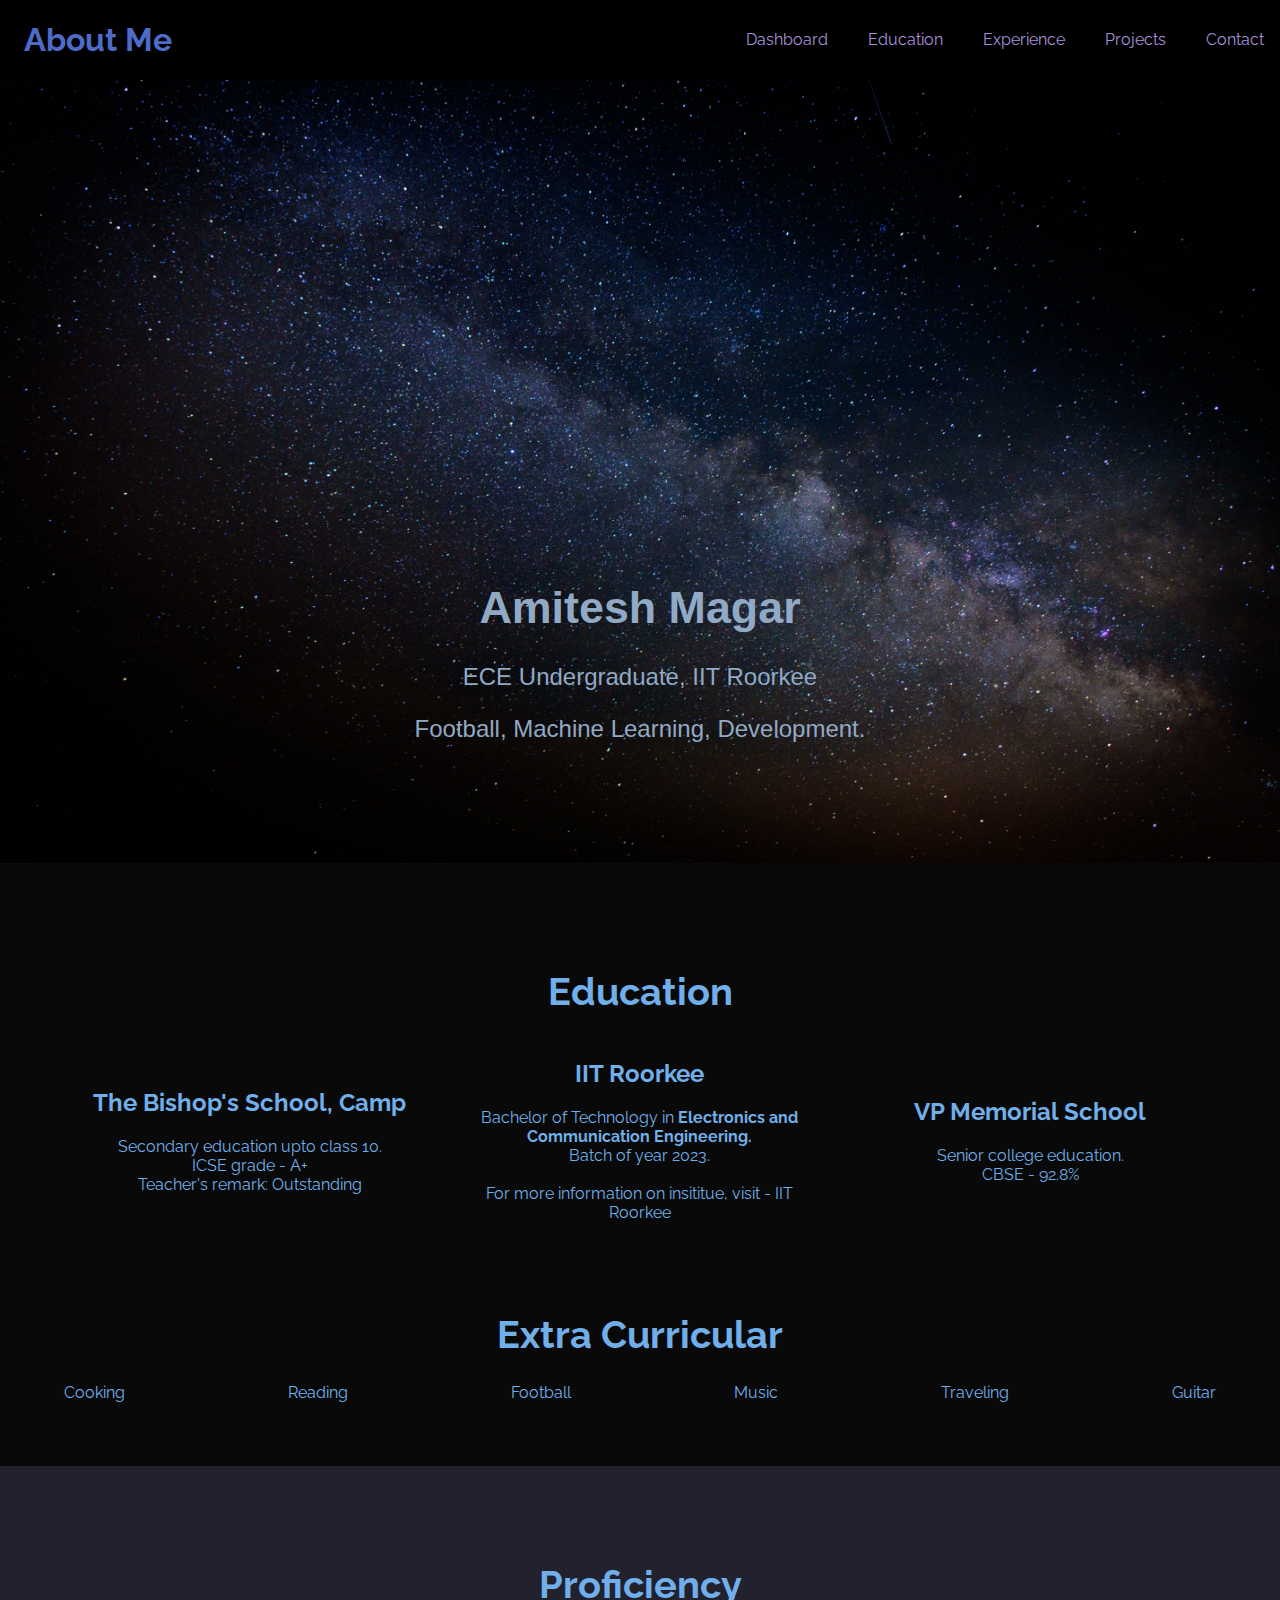
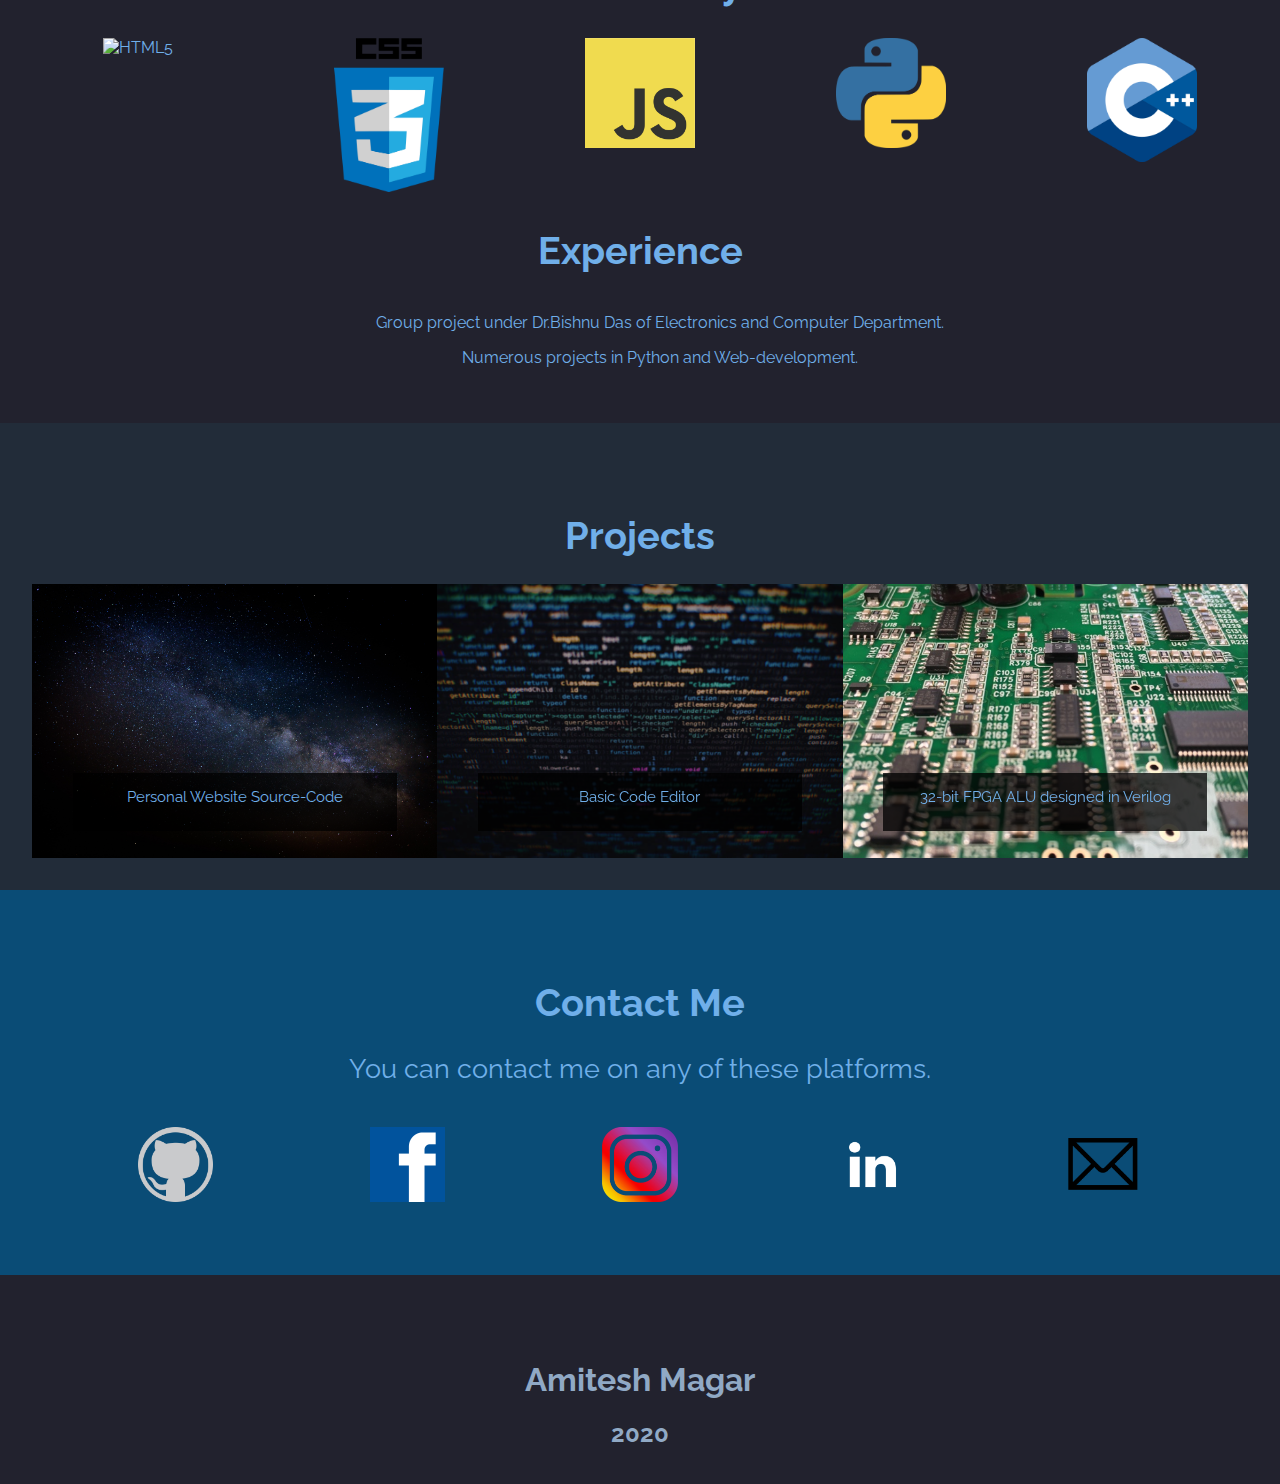
==== commit f7751680: "renamed and moved files" ====
--- a/index.html
+++ b/index.html
@@ -1,157 +1,175 @@
+<!DOCTYPE html>
 <!DOCTYPE html>
 <html lang="en" dir="ltr">
 
 <head>
-    <meta name="veiwport" content="width-device-width, initial-scale=1 shrink-to-fit=no" charset="utf-8">
+
+    <meta charset="utf-8" name="veiwport" content="width-device-width, initial-scale=1 shrink-to-fit=no">
     <title>Amitesh - About Me</title>
     <link rel="stylesheet" href="css/master.css">
 </head>
 
-<body id="Page_Top">
-    <!-- header of document-->
+
+<body>
     <header>
-        <h1 class="nav nav-title">About Me</h1>
-        <nav>
-            <ul>
-                <li><a href="#Page_Top">Home</a></li>
-                <li><a href="#Edu">Education</a></li>
-                <li><a href="#Exp">Experience</a></li>
-                <li><a href="#Proj">Projects</a> </li>
-                <li><a href="#Contact">Contact</a></li>
-            </ul>
-        </nav>
+        <div class="Page-top">
+            <div>
+                <h1 id="nav-title" class="navigation">About Me</h1>
+            </div>
+            <nav>
+                <ul class="nav-list">
+                    <li class="nav-list-item"><a href="index1.html">Dashboard</a></li>
+                    <li class="nav-list-item"><a href="#education">Education</a></li>
+                    <li class="nav-list-item"><a href="#experience-skills">Experience</a></li>
+                    <li class="nav-list-item"><a href="#projects">Projects</a></li>
+                    <li class="nav-list-item"><a href="#contact">Contact</a></li>
+                </ul>
+            </nav>
+        </div>
+        <!-- closed page-top container -->
     </header>
-    <!-- Hero area, first visible-->
-    <section class="Hero-area">
-        <h1 id="name_title">Amitesh Magar <br>
-            <span id="subtitle">IIT-Roorkee, ECE Undergraduate</span>
-        </h1>
+
+    <!-- End of header -->
+
+    <!-- new section: Hero -->
+    <section class="container" id="hero">
+        <h1 class="hero-title">Amitesh Magar</h1>
+        <p class="hero-subtitle">ECE Undergraduate, IIT Roorkee</p>
+        <p class="hero-subtitle">Football, Machine Learning, Development. </p>
     </section>
+    <!-- end of hero section    -->
 
-    <!-- Education display-->
-    <section class="Edu" id="Edu">
-        <h2 id="Edu_title">Education</h2>
-        <ul>
-            <li>
-                <div class="School">
-                    <h3 class="edu_sub_head">The Bishop's School, Camp</h3>
-                    <p>Secondary education upto class 10.<br>ICSE grade - A+<br>Teacher's remark: Outstanding</p>
+    <!-- new section: Education -->
+    <section class="container" id="education">
+        <div class="education">
+        <h1 class="education-title">Education</h1>
+        <ul class="education-list">
+            <li class="education-list-item">
+                <div class="education-list-item-chart">
+                    <h2>The Bishop's School, Camp</h2>
+                    <p>Secondary education upto class 10.<br>
+                        ICSE grade - A+<br>
+                        Teacher's remark: Outstanding</p>
                 </div>
             </li>
-            <li>
-                <div class="grad">
-                    <div id="iitrHead">
-                    <h3 class="edu_sub_head">IIT Roorkee</h3>
-                </div>
-                    <p>Bachelor of Technology in <strong>Electronics and Communication Engineering</strong>. <br>Batch of year 2023. </p>
-                    <p>For more information on insititue, visit -<a href="https://www.iitr.ac.in/" target="_blank"> IIT Roorkee</a></p>
+            <li class="education-list-item">
+                <div class="education-list-item-chart">
+                    <h2>IIT Roorkee</h2>
+                    <p>
+                        Bachelor of Technology in <strong> Electronics and Communication Engineering.</strong><br>
+                        Batch of year 2023.<br>
+                        <br>
+                        For more information on insititue, visit - <a href="https://www.iitr.ac.in/" target="_blank">IIT Roorkee</a>
+                    </p>
                 </div>
             </li>
-            <li>
-                <div class="SeniorSecondary">
-                    <h3 class="edu_sub_head">VPMS</h3>
-                    <p>Senior secondary edutation upto class 12.<br>CBSE - 92.8%</p>
+            <li class="education-list-item">
+                <div class="education-list-item-chart">
+                    <h2>VP Memorial School</h2>
+                    <p>Senior college education.<br>CBSE - 92.8%</p>
                 </div>
             </li>
         </ul>
-        <div class="ExtraCurr">
-            <h2 id="Ex_title">Extra-Curricular</h2>
+        </div>
+        <div class="extraC">
+        <h1 class="extraC-title">Extra Curricular</h1>
+        <ul class="extraC-list">
+            <li class="extraC-list-itme">Cooking</li>
+            <li class="extraC-list-itme">Reading</li>
+            <li class="extraC-list-itme">Football</li>
+            <li class="extraC-list-itme">Music</li>
+            <li class="extraC-list-itme">Traveling</li>
+            <li class="extraC-list-itme">Guitar</li>
+        </ul>
+        </div>
+    </section>
+    <!-- end of section Education -->
+
+    <!-- new section: Experience and Skills -->
+    <section class="container" id="experience-skills">
+        <div class="proficiency">
+            <h2 class="proficiency-title">Proficiency</h2>
+            <div class="proficiency-images">
+                <div>
+                    <img id="Html" src="img/HTML5_logo_256.png" alt="HTML5">
+                </div>
+                <div>
+                    <img id="css33" src="img/CSS3_logo_and_wordmark.svg.png" alt="css3">
+                </div>
+                <div>
+                    <img id="js" src="img/768px-JavaScript-logo.png" alt="JavaScript">
+                </div>
+                <div>
+                    <img id="Python" src="img/Python-PNG-File.png" alt="Python3">
+                </div>
+                <div>
+                    <img id="cpp" src="img/306px-ISO_C++_Logo.svg.png" alt="C++">
+                </div>
+            </div>
+            <!-- list of imgaes of Proficiency -->
+        </div>
+        <!-- closed div of proficiency -->
+        <div class="experience">
+            <h2 class="experience-title">Experience</h2>
+            <ul class="experience-list">
+                <li class="experience-list-items">Group project under Dr.Bishnu Das of Electronics and Computer Department.</li>
+                <li class="experience-list-items">Numerous projects in Python and Web-development.</li>
+            </ul>
+        </div>
+        <!-- closed experience div -->
+    </section>
+    <!-- end of section Experience and skills -->
+
+    <!-- new section: Projects -->
+    <section class="container" id="projects">
+        <h1 class="project-title">Projects</h1>
+        <div class="project-container">
+            <figure class="project-item">
+                <img src="img/nathan-anderson-KvgB81s4dF0-unsplash.jpg" alt="Source code of the website">
+                <figcaption class="project-item-text">
+
+                    <a href="https://github.com/AmiteshMagar/PersonalWebsite" class="project-item-button" target="_blank">Personal Website Source-Code</a>
+                </figcaption>
+            </figure>
+            <figure  class="project-item">
+                <img src="img/prg_bg.jpg" alt="Code Editor">
+                <figcaption class="project-item-text">
+                    <a href="https://github.com/AmiteshMagar/SimpleTextEditor" class="project-item-button" target="_blank">Basic Code Editor</a>
+                </figcaption>
+            </figure>
+            <figure  class="project-item">
+                <img src="img/Contract-PCB-assembly.jpg" alt="32-bit ALU in Verilog">
+                <figcaption class="project-item-text">
+
+                    <a href="https://github.com/rochakjain361/IEEE_ALU_ECN-104" class="project-item-button" target="_blank">32-bit FPGA ALU designed in Verilog</a>
+                </figcaption>
+            </figure>
+        </div>
+    </section>
+    <!-- end of section Projects -->
+
+    <!-- new section: contact -->
+    <section id="contact" class="container">
+        <h1 class="contact-title">Contact Me</h1>
+        <p class="contact-subtitle">You can contact me on any of these platforms.</p>
+        <div class="contact-options">
             <ul>
-                <li>Traveling</li>
-                <li>Music</li>
-                <li>Guitar</li>
-                <li>Football</li>
-                <li>Reading</li>
-                <li>Cooking</li>
+                <li id="img1"><a href="https://github.com/AmiteshMagar"> <img src="img/github_PNG58.png" alt="Github"> </a></li>
+                <li id="img2"><a href="https://www.facebook.com/AmiteshTheGod111/"><img src="img/Facebook-logo.png" alt="Facebook"></a></li>
+                <li id="img3"><a href="https://www.instagram.com/amiteshm25/?hl=en"><img src="img/instagram-logo-svg-vector-for-print.svg" alt="Instagram"></a></li>
+                <li id="img4"><a href="https://www.linkedin.com/in/amitesh-magar-1a296b1a3/"><img src="img/linkedin-icon-white-png-26.png" alt="LinkedIn"></a></li>
+                <li id="img5"><a href="mailto:amitesh.magar@gmail.com"> <img src="img/email-logo-png-27.png" alt="Personal mail"></a></li>
             </ul>
         </div>
     </section>
+    <!-- end of section contacts -->
 
-    <!-- Skills and Experience display-->
-    <section class="Exp" id="Exp">
-        <h2 class="Exp Exp_title">Experience and Skills</h2>
-        <div class="Skills_1">
-            <h3 class="exp_skills">Skills</h3>
-            <ul>
-                <li>Machine Learning and Data Science</li>
-                <li>Web-Development</li>
-                <li>Software Development in Python3</li>
-            </ul>
-        </div>
-        <div class="Skills_2">
-            <h3 class="exp_skills">Proficiency</h3>
-            <ul>
-                <li><img src="img/HTML5_logo_256.png" alt="HTML5"></li>
-                <li> <img src="img/CSS3_logo_and_wordmark.svg.png" alt="css3"> </li>
-                <li> <img src="img/768px-JavaScript-logo.png" alt="JavaScript"> </li>
-                <li> <img src="img/Python-PNG-File.png" alt="Python3"></li>
-                <li> <img src="img/306px-ISO_C++_Logo.svg.png" alt="C++"> </li>
-            </ul>
-        </div>
-        <div class="Skills_3">
-            <h3 class="exp_skills">Experience</h3>
-            <ul>
-                <li></li>
-                <li></li>
-            </ul>
-        </div>
-    </section>
-
-    <!--Projects section-->
-    <section id="Proj">
-        <h2 class="Exp_title Exp">Projects</h2>
-        <!-- Project display 1-->
-        <figure class="Project_item">
-            <img src="img/nathan-anderson-KvgB81s4dF0-unsplash.jpg" alt="Personal Website Source-Code">
-            <figcaption class="Project_disc">
-                <p>Personal Website Source-Code</p>
-                <a href="https://github.com/AmiteshMagar/PersonalWebsite" class="project_button" target="_blank">GO</a>
-            </figcaption>
-        </figure>
-        <!-- Project display 2-->
-        <figure class="Project_item">
-            <img src="img/prg_bg.jpg" alt="Code Editor ">
-            <figcaption class="Project_disc">
-                <p>Code Editor</p>
-                <a href="https://github.com/AmiteshMagar/SimpleTextEditor" class="project_button" target="_blank">GO</a>
-            </figcaption>
-        </figure>
-        <!-- Project display 3
-        <figure class="Project_item">
-            <img src="" alt="project_1">
-            <figcaption class="Project_disc">
-                <p>Project Title 3</p>
-                <a href="" class="project_button">View 3</a>
-            </figcaption>
-        </figure>
-    -->
-        <!-- Project display 4-->
-        <figure class="Project_item">
-            <img src="img/69167_67_guerrilla-dev-ps3s-cell-cpu-far-faster-todays-intel-cpus.jpg" alt="32-Bit FPGA ALU">
-            <figcaption class="Project_disc">
-                <p>32-bit FPGA ALU Designed in Verilog</p>
-                <a href="https://github.com/rochakjain361/IEEE_ALU_ECN-104" class="project_button">GO</a>
-            </figcaption>
-        </figure>
-
-        <h2><a href="https://github.com/AmiteshMagar" target="_blank">GitHub profile</a></h2>
-    </section>
-    <!--Footer of the page-->
-    <footer id="Contact">
-        <h2 class="foot_title">Contact Me</h2>
-        <div class="footer_text">
-            <p>You can contact me on either of these platforms</p>
-        </div>
-        <div class="foot">
-            <ul class="contact_list">
-                <li><a href="https://github.com/AmiteshMagar">GitHub</a></li>
-                <li> <a href="https://www.facebook.com/AmiteshTheGod111/">Facebook</a></li>
-                <li> <a href="https://www.instagram.com/amiteshm25/?hl=en">Instagram</a></li>
-                <li> <a href="https://www.linkedin.com/in/amitesh-magar-1a296b1a3/">LinkedIn</a></li>
-                <li> <a href="mailto:amitesh.magar@gmail.com">Professional Email</a></li>
-            </ul>
-        </div>
+    <!-- new footer section -->
+    <footer class="container" id="page-bottom">
+        <h1>Amitesh Magar</h1>
+        <h2>2020</h2>
     </footer>
+    <!-- end of footer section -->
 </body>
 
 </html>
--- a/css/master.css
+++ b/css/master.css
@@ -17,44 +17,261 @@
 */
 
 body{
-    font-size: 1.2rem;
-    font-family: "Helvetica Neue";
-    margin: 0;
-}
-
-body img{
-    width: 60%;
-}
-
-ul img{
-    width: 15%;
-}
-
-/* header and nav section */
-
+    color: #70afe9;
+    font-size: 16px;
+    font-family: "basic-sans", "Raleway", "Helvetica",  sans-serif;
+    margin: 0 auto;
+    background:url(../img/nathan-anderson-KvgB81s4dF0-unsplash.jpg);
+    background-position: center;
+    background-size: cover;
+    background-attachment: fixed;
+
+    /* text-align: center; */
+}
+
+img{
+    width: 10%;
+}
+
+
+
+/* navigation bar */
 
 header{
-    display: flex;
-    font-size: 0.9rem;
-    width: 90%;
-    margin: 1em 2.5em;
-    border: 1px solid violet;
-    padding: 1em;
-}
-.nav-title{
+    background: rgba(0,0,0,1);
+    position:fixed;
+    width : 100%;
+    top: 0;
+    overflow: hidden;
+    padding: 0 1.5em;
+}
+
+.Page-top{
+    display: flex;
+    flex-direction: row;
+    justify-content: space-between;
+    align-items: center;
+
+}
+
+#nav-title{
     color: #4e6bc8;
-}
-nav ul{
-    list-style: none;
-    display: flex;
-    flex-direction: column;
-    justify-content: space-around;
+    font-size: 2rem;
+    /* border: 1px solid blue; */
+}
+
+.nav-list{
+    display: flex;
+    flex-direction: row;
+    justify-content: space-between;
+    padding: 0;
+}
+
+.nav-list-item{
+    list-style: none;
+    margin-right: 2.5em;
 }
 nav a{
+    padding: 0.25em 0;
     text-decoration: none;
     color: #a790d9;
 }
-nav li{
-
-
-}
+nav a:hover,
+nav a:focus{
+    color: white
+}
+nav a:active{
+    color: white;
+    border: 2px solid red;
+}
+
+
+/* design */
+.container{
+    text-align: center;
+    /* border: 3px solid red; */
+    padding-top: 4em;
+    padding-bottom: 2em;
+    margin: 0 auto;
+    width: 100%;
+    /* max-width: 1200px; */
+}
+
+/* hero design */
+#hero{
+    padding-top: 23em;
+    color: #90a9c5;
+    font-size: 1.5rem;
+    font-family: "Helvetica", sans-serif;
+    margin-bottom: 2em;
+}
+.hero-title{
+    font-size: 2.8rem;
+}
+/* end of hero section design */
+
+/* education section design */
+#education{
+    width: 100%;
+    background: #090909;
+}
+
+.education{
+    padding: 1em 5%;
+    text-align: center;
+}
+.extraC{
+    padding: 1em 5%;
+}
+
+.education-title,
+.extraC-title{
+    font-size: 2.4rem;
+}
+
+
+.education-list{
+    padding: 0;
+    list-style: none;
+    display: grid;
+    grid-template-columns: 1fr 1fr 1fr;
+    /* grid-template-rows: auto; */
+    grid-column-gap: 1.2em;
+    align-items: center;
+}
+.education-list-item{
+    padding: 0 1em;
+}
+.education a{
+    color: inherit;
+    text-decoration: none;
+}
+
+.extraC-list{
+    padding: 0;
+    list-style: none;
+    display: flex;
+    flex-direction: row;
+    justify-content: space-between;
+}
+.extraC-list-items{
+    display: flex;
+}
+/* end of education design */
+
+
+/* experience and skills section */
+#experience-skills{
+    background: #22222e;
+}
+.experience-title,
+.proficiency-title{
+    font-size: 2.4rem;
+}
+.proficiency-images{
+    padding: 0 2em;
+    display: grid;
+    height: 100%;
+    grid-template-columns: 1fr 1fr 1fr 1fr 1fr;
+    /* grid-template-rows: 1fr 1fr; */
+    justify-content: space-between;
+    align-content: center;
+    grid-column-gap: 2.5em;
+}
+.proficiency-images img{
+    width: 52%;
+}
+
+.experience-list{
+    list-style: none;
+    /* padding: 0.5em auto; */
+}
+.experience-list li{
+    padding: .5em;
+}
+/* end of experience and skills section */
+
+
+/* project section */
+#projects{
+    background: #222c39;
+    /* padding: 0 3em; */
+}
+.project-title{
+    font-size: 2.4rem;
+}
+.project-container{
+    padding: 0 2em;
+    display: grid;
+    grid-template-columns: 1fr 1fr 1fr;
+    grid-template-rows: 1fr;
+    /* grid-column-gap: 1em; */
+}
+.project-item img{
+    width: 100%;
+    height: 100%;
+    object-fit: cover;
+}
+.project-container figure{
+    padding: 0;
+    margin: 0;
+    position: relative;
+}
+
+.project-item figcaption{
+    background-color: rgba(0, 0, 0, 0.75);
+    font-size: 1.2vw;
+    position: absolute;
+    height: 10%;
+    width: 80%;
+    float: center;
+    top: 69%;
+    left: 10%;
+    padding: 1em 0;
+}
+
+.project-item-text a{
+    position: relative;
+    color:inherit;
+    text-decoration: none;
+}
+
+/* end of project section */
+
+/* contct design */
+#contact{
+    background: #0a4c76;
+}
+.contact-title{
+    font-size: 2.4rem;
+}
+.contact-subtitle{
+    font-size: 1.7rem;
+}
+.contact-options ul{
+    list-style: none;
+    display: flex;
+    height: 100%;
+    flex-direction: row;
+    justify-content: space-evenly;
+    padding-left: 0px;
+}
+.contact-options li{
+    margin: 0.5em;
+}
+.contact-options img{
+    height: 75%;
+    max-height: 80px;
+    width: auto;
+    padding: 0.5em;
+}
+
+
+/* footer design */
+#page-bottom{
+    color: #90a9c5;
+    background: #22222e;
+    /* margin: 0; */
+    padding-bottom: 1em;
+    width: 100%;
+}
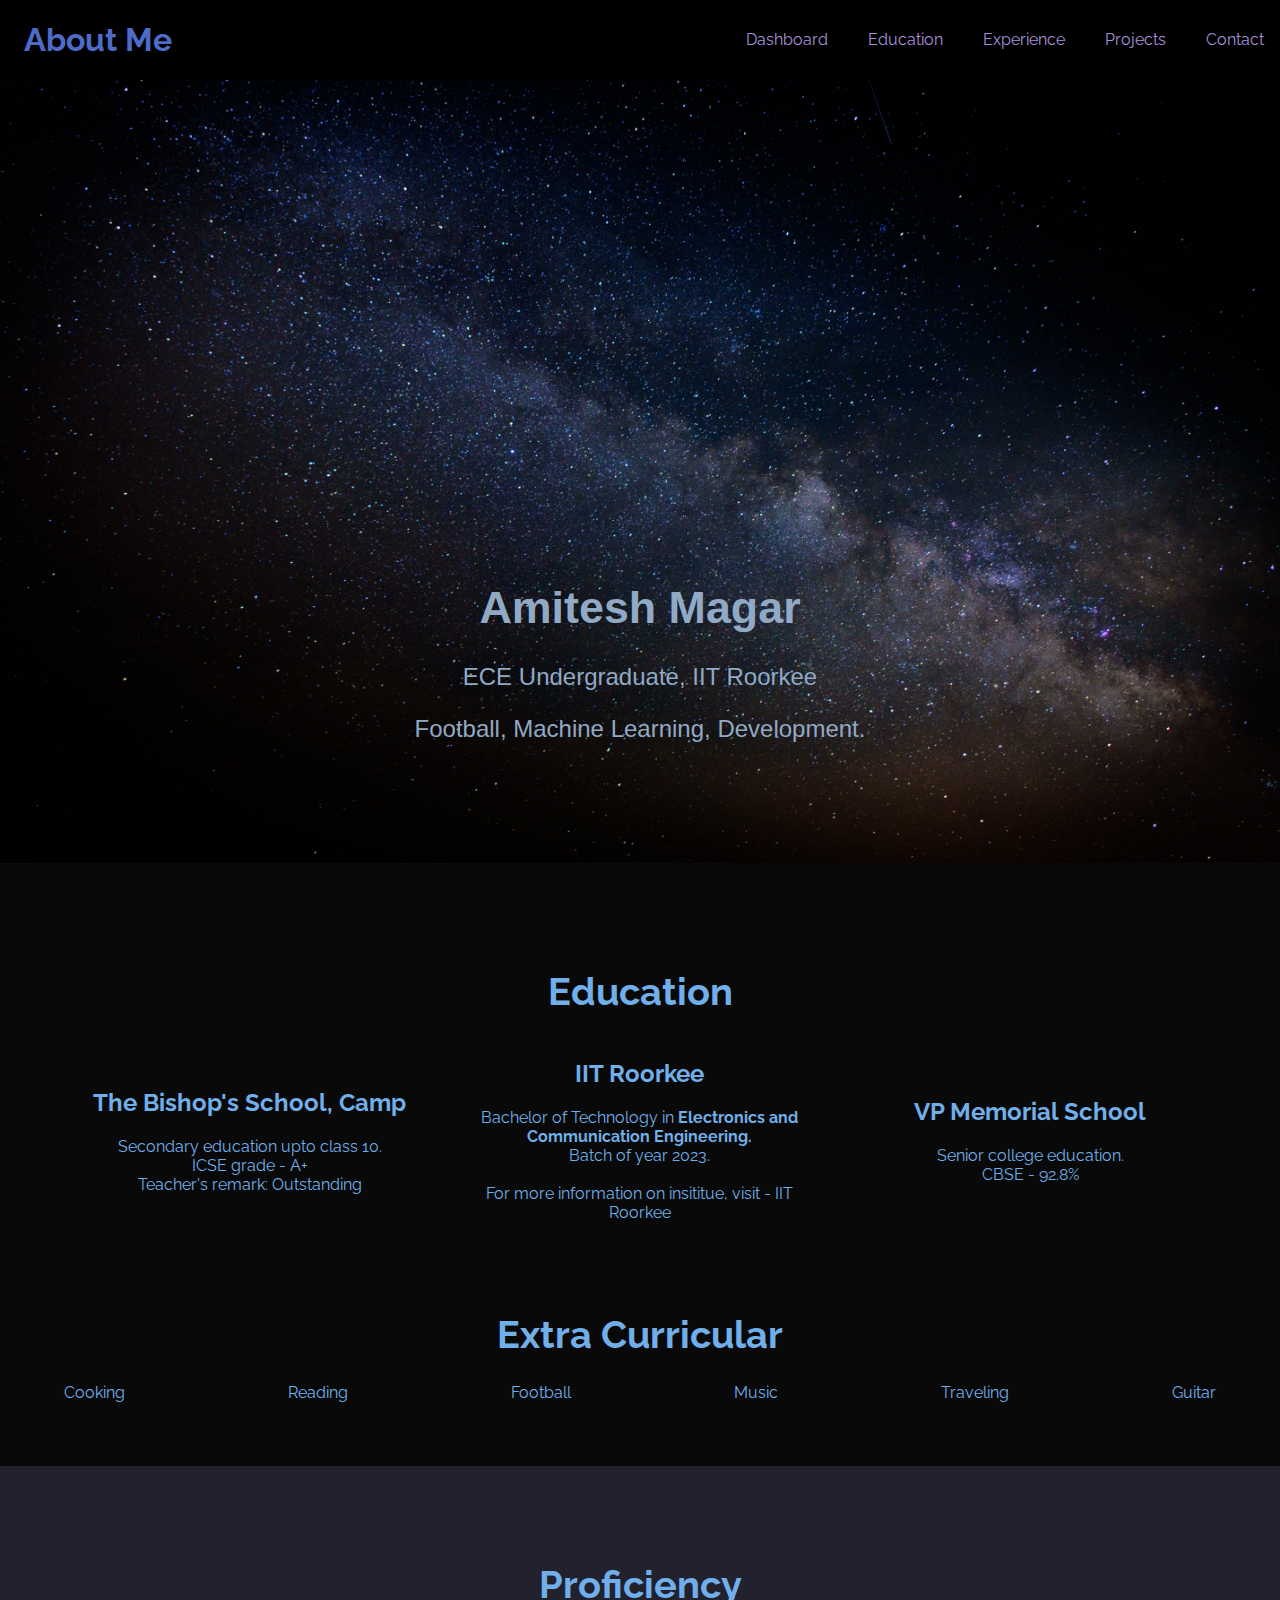
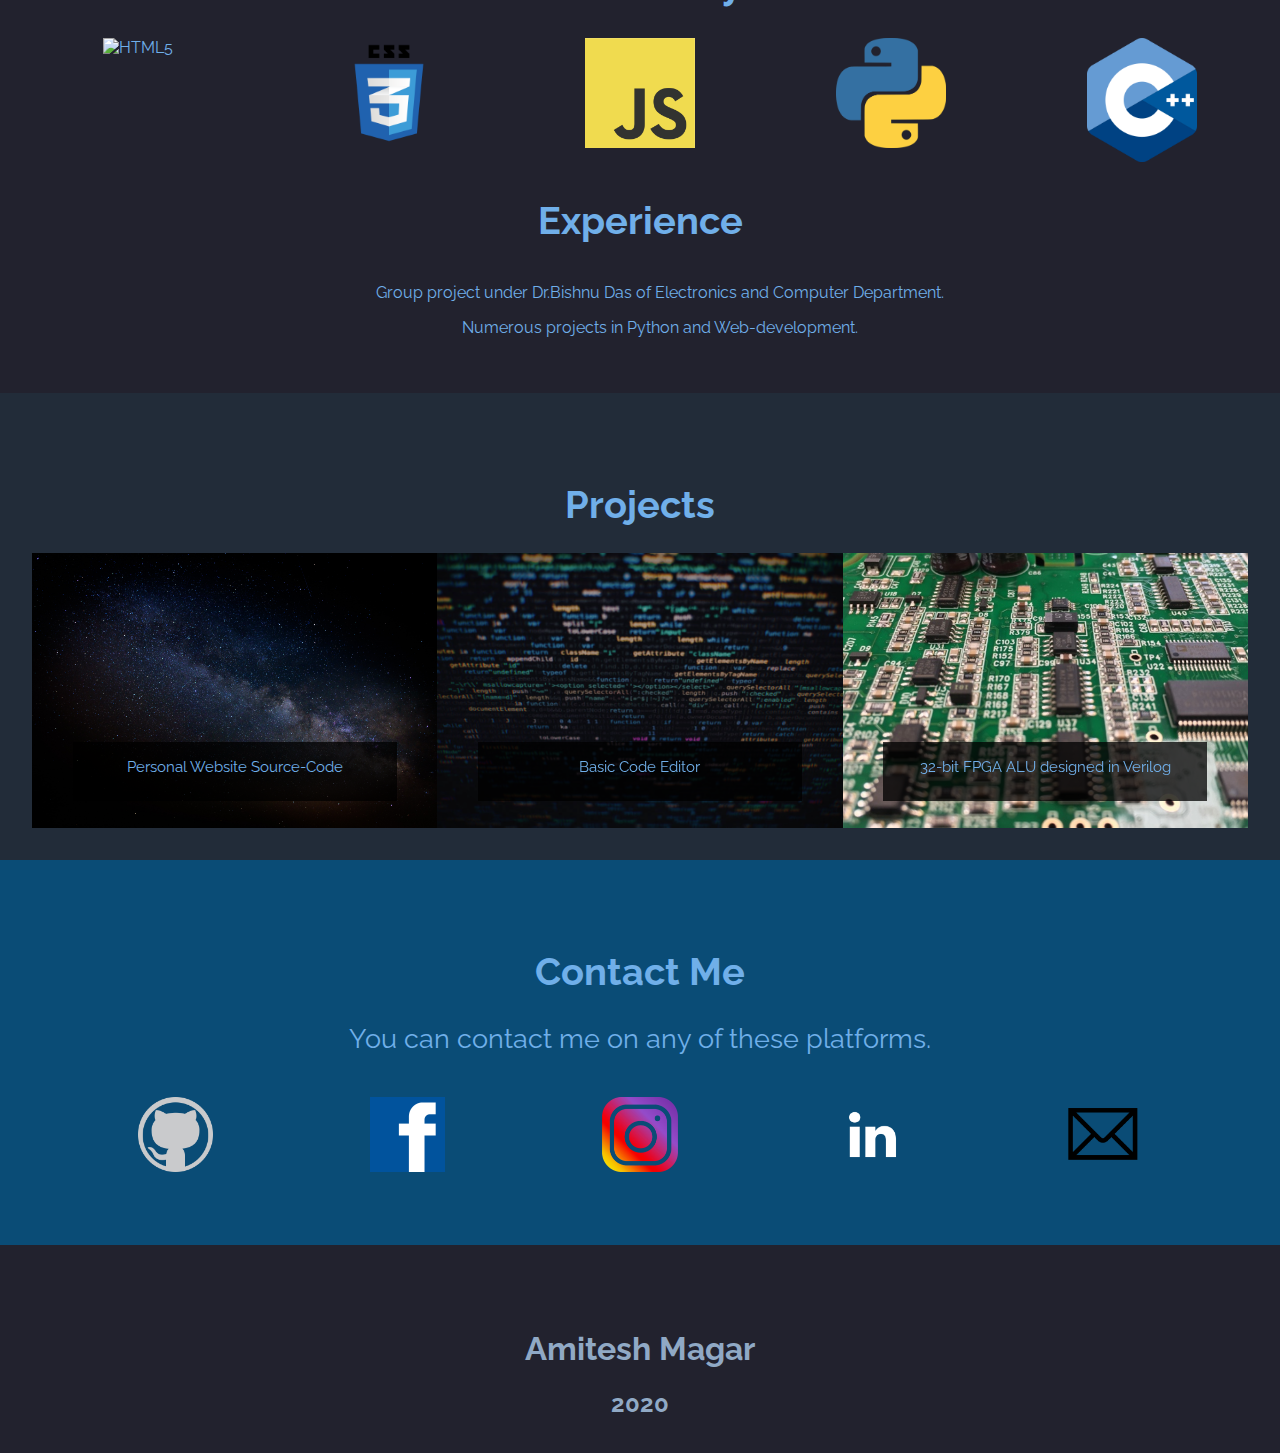
==== commit efd25351: "adjusted image size for css3" ====
--- a/index.html
+++ b/index.html
@@ -94,7 +94,7 @@
                     <img id="Html" src="img/HTML5_logo_256.png" alt="HTML5">
                 </div>
                 <div>
-                    <img id="css33" src="img/CSS3_logo_and_wordmark.svg.png" alt="css3">
+                    <img id="css33" src="img/css3-logo-png-transparent.png" alt="css3">
                 </div>
                 <div>
                     <img id="js" src="img/768px-JavaScript-logo.png" alt="JavaScript">
